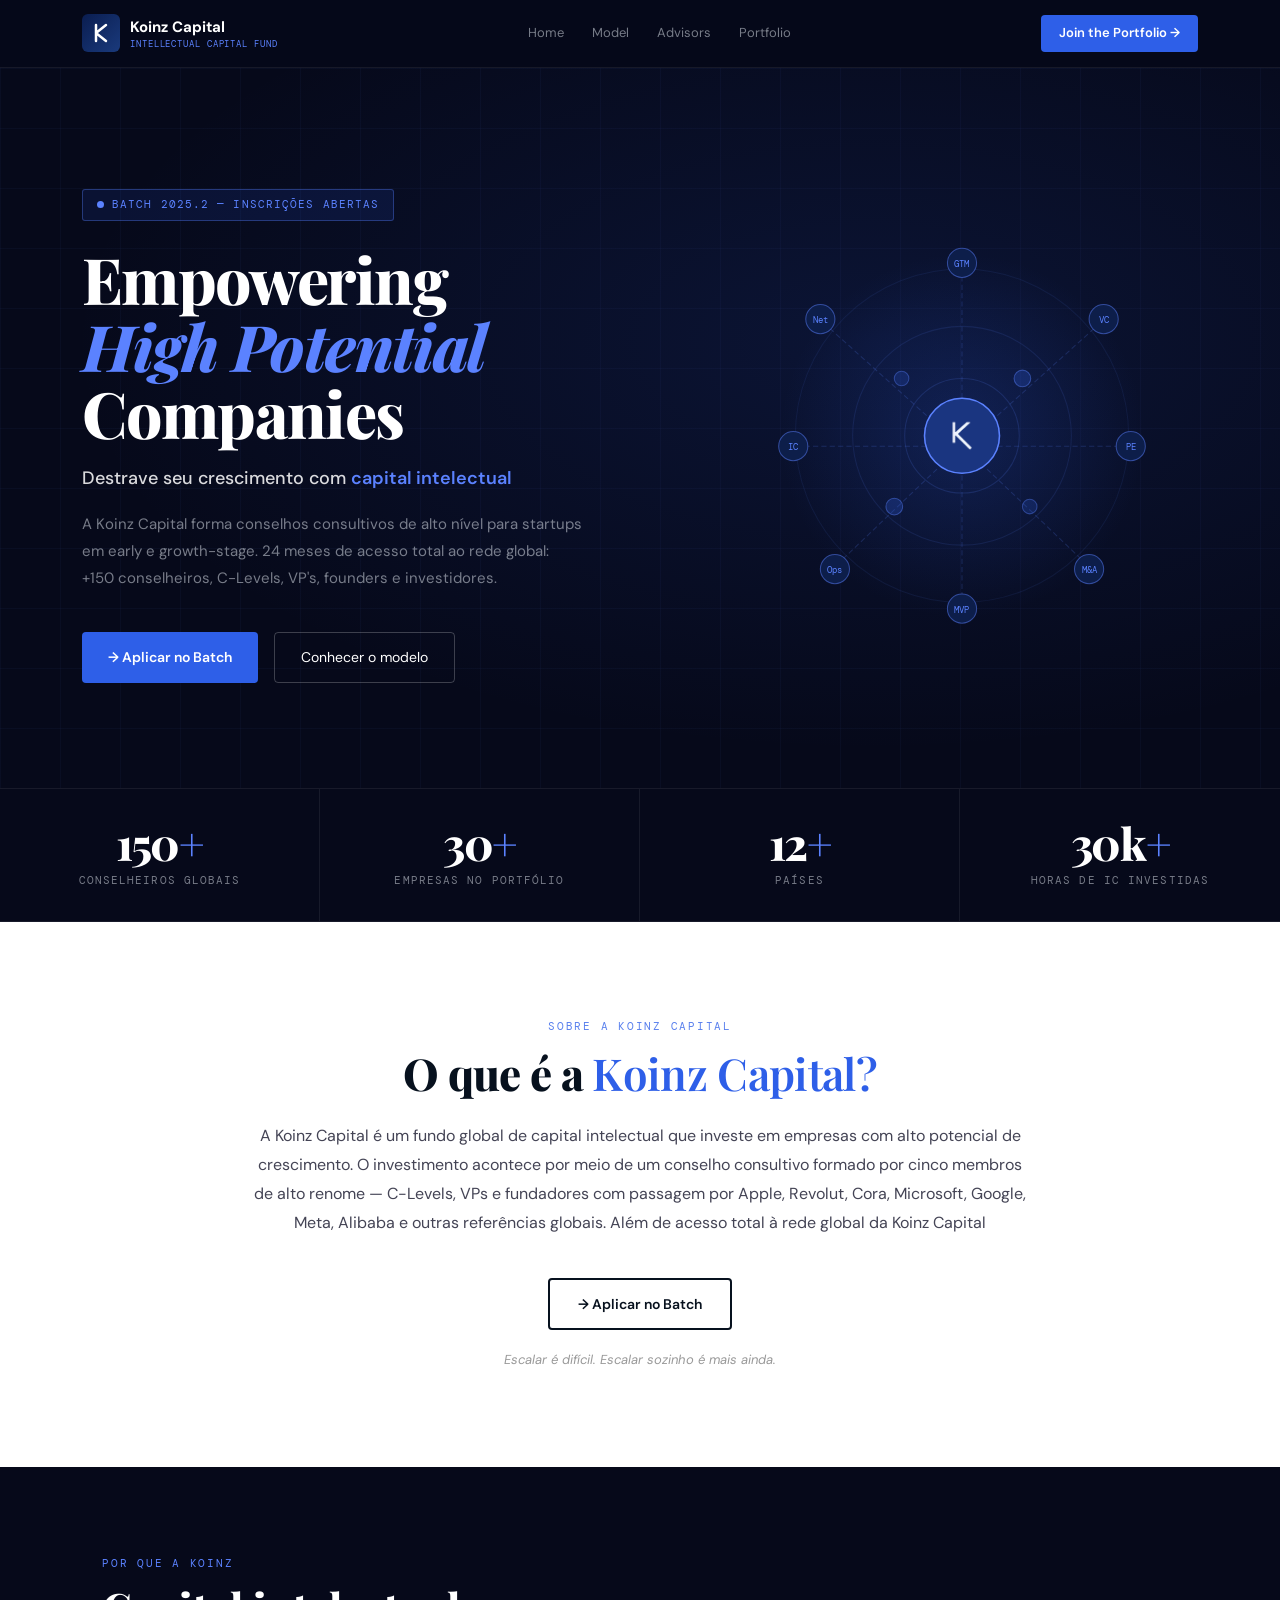
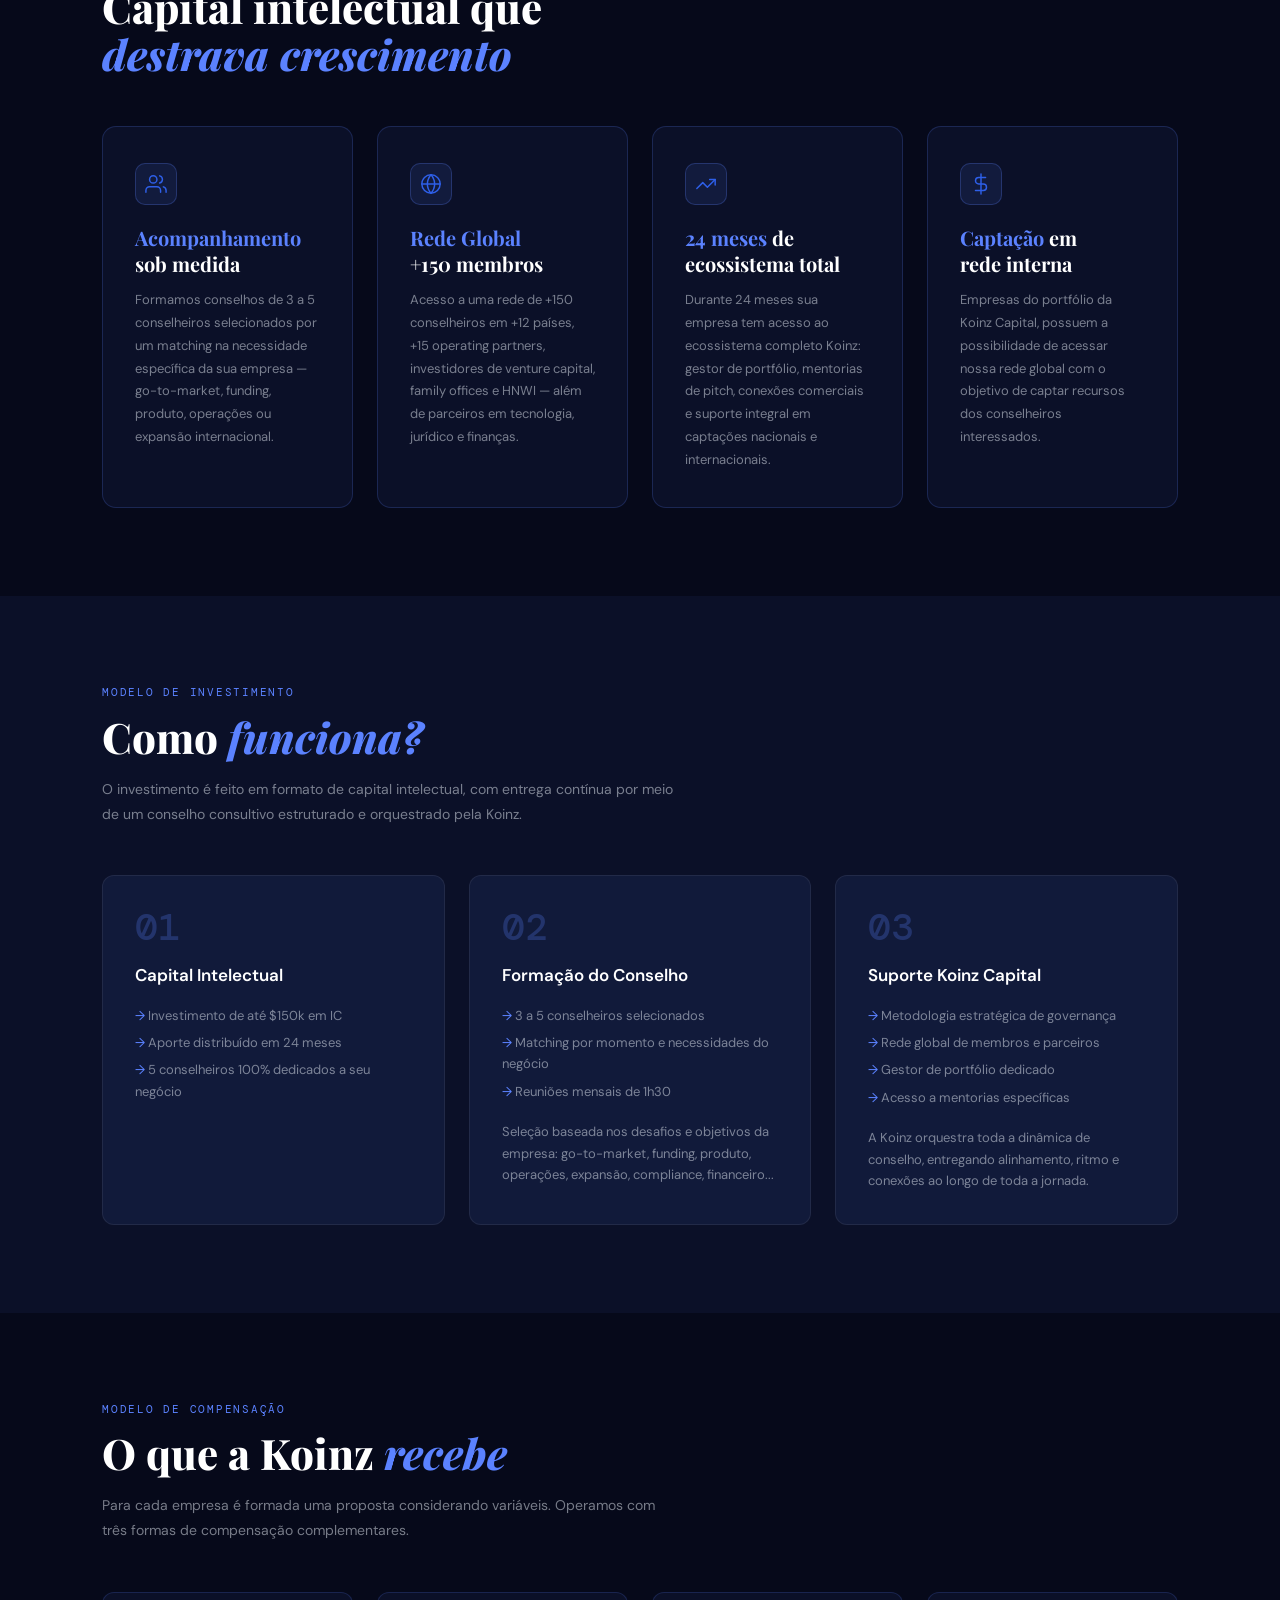
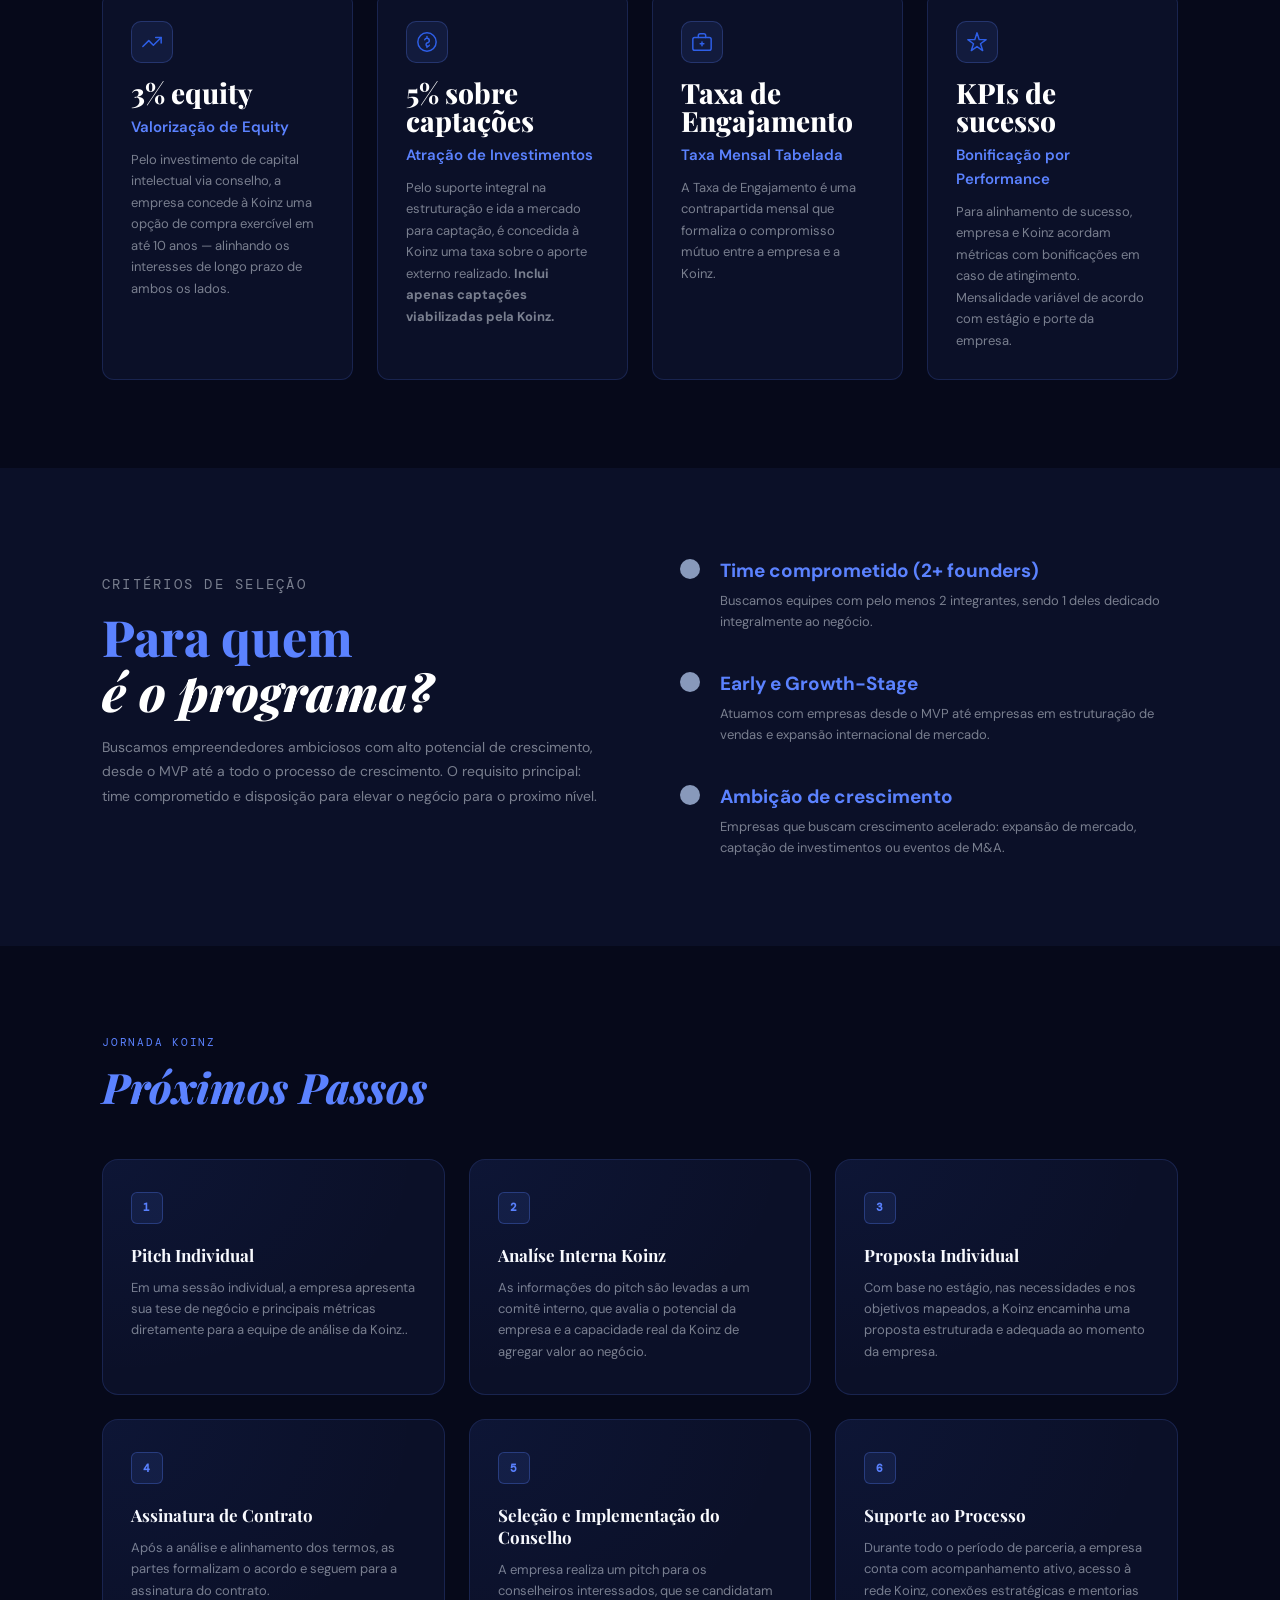
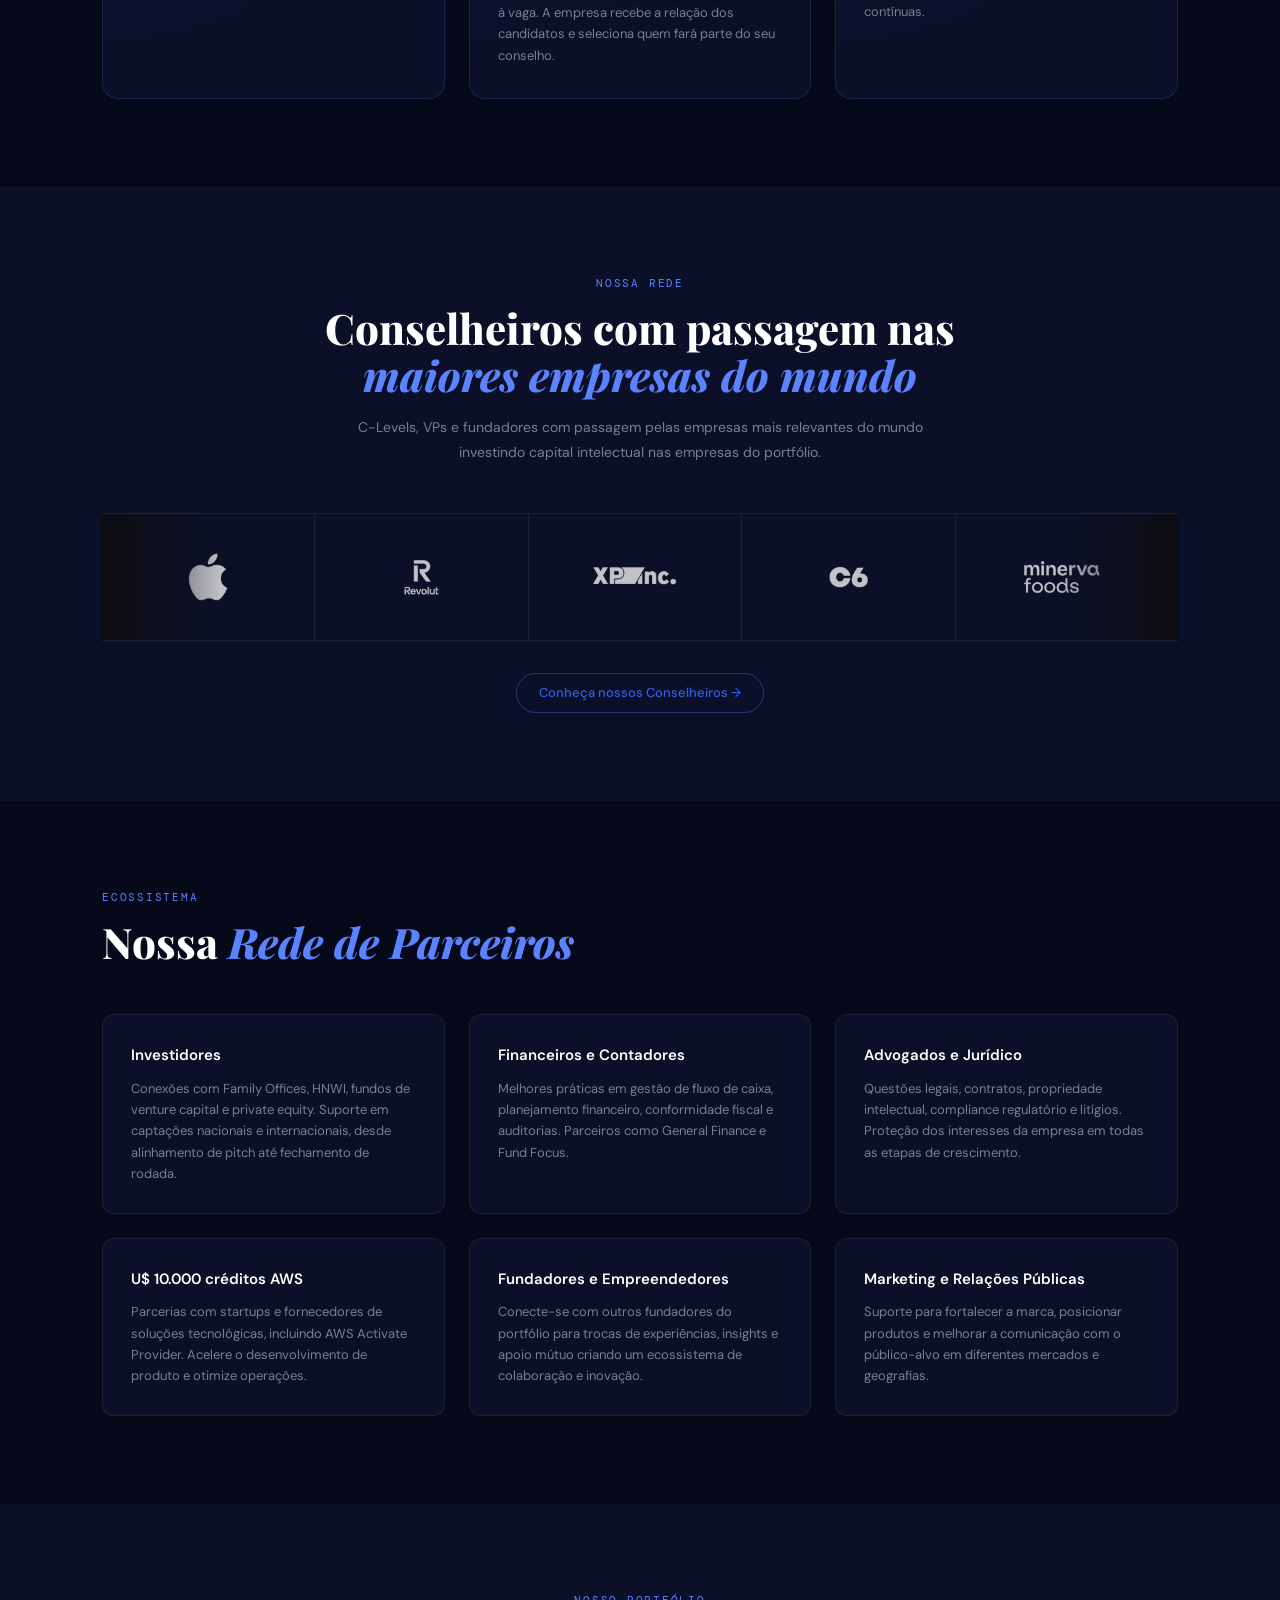
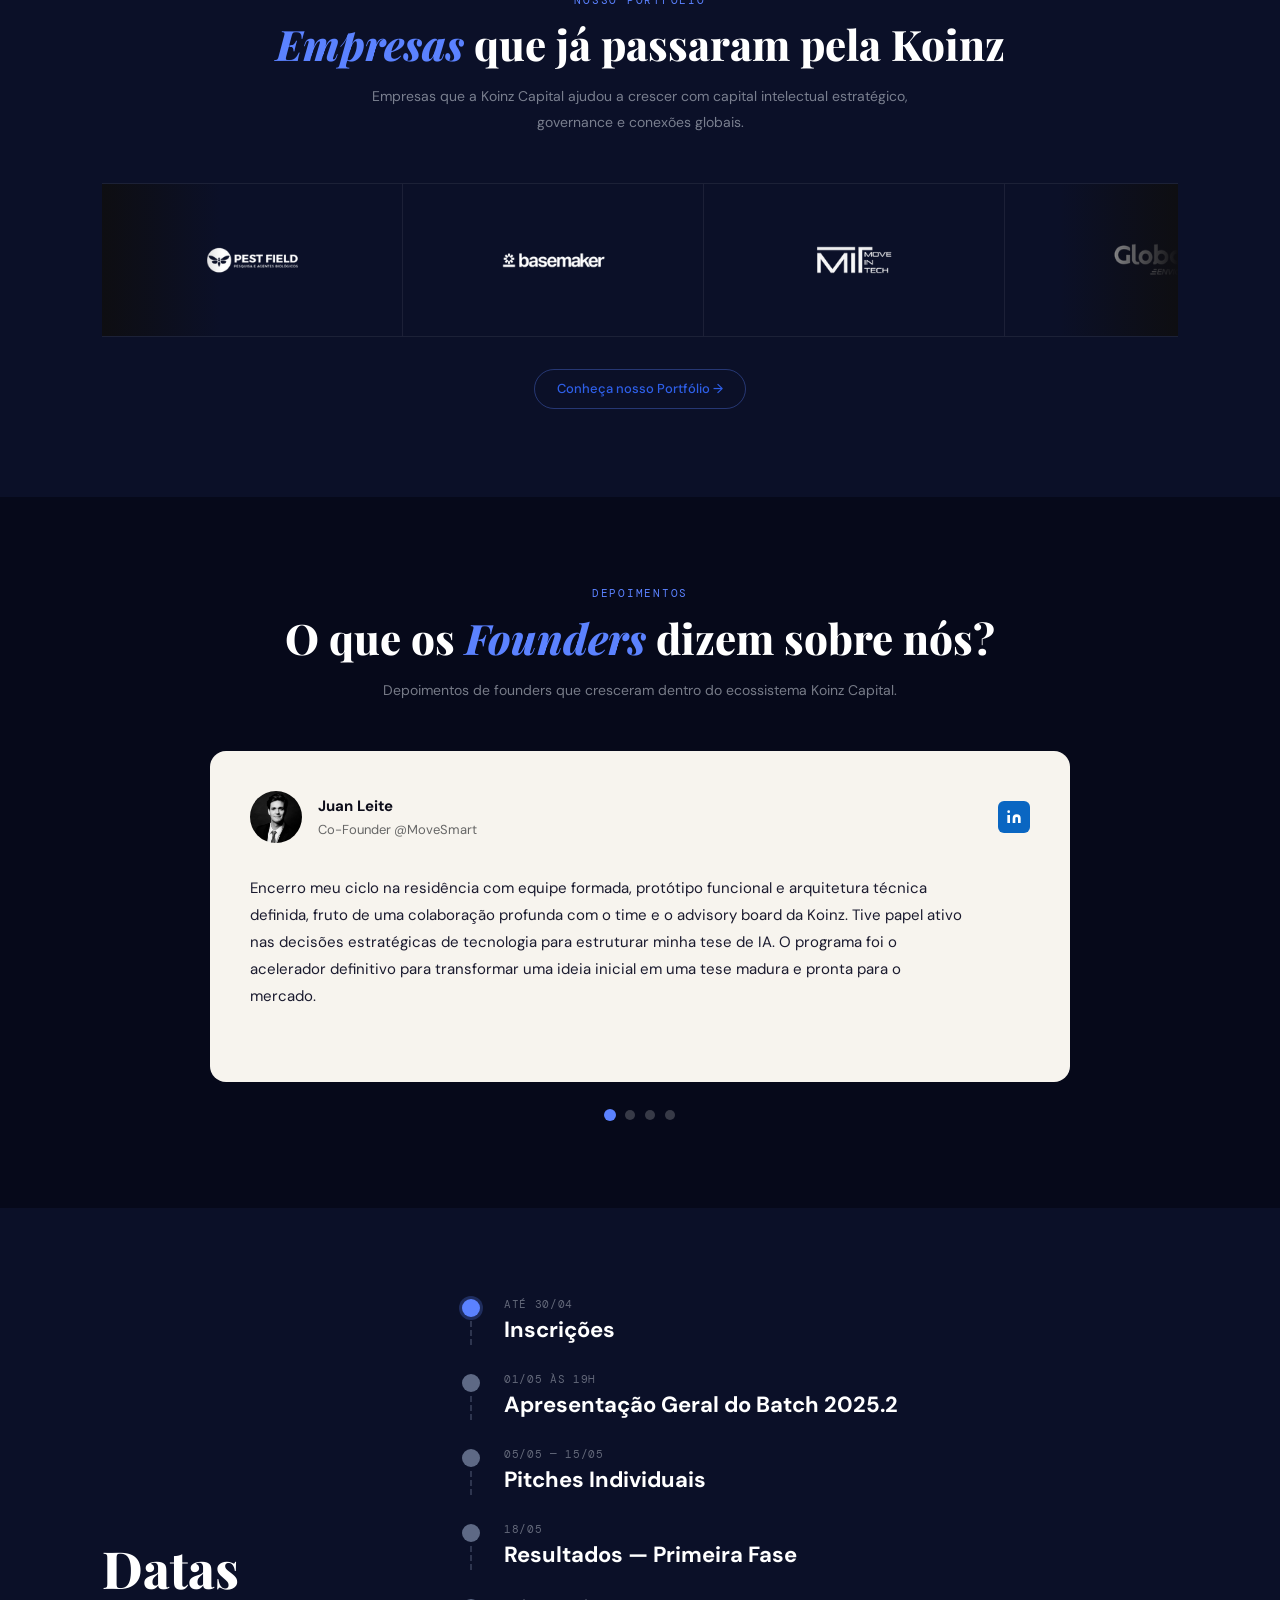
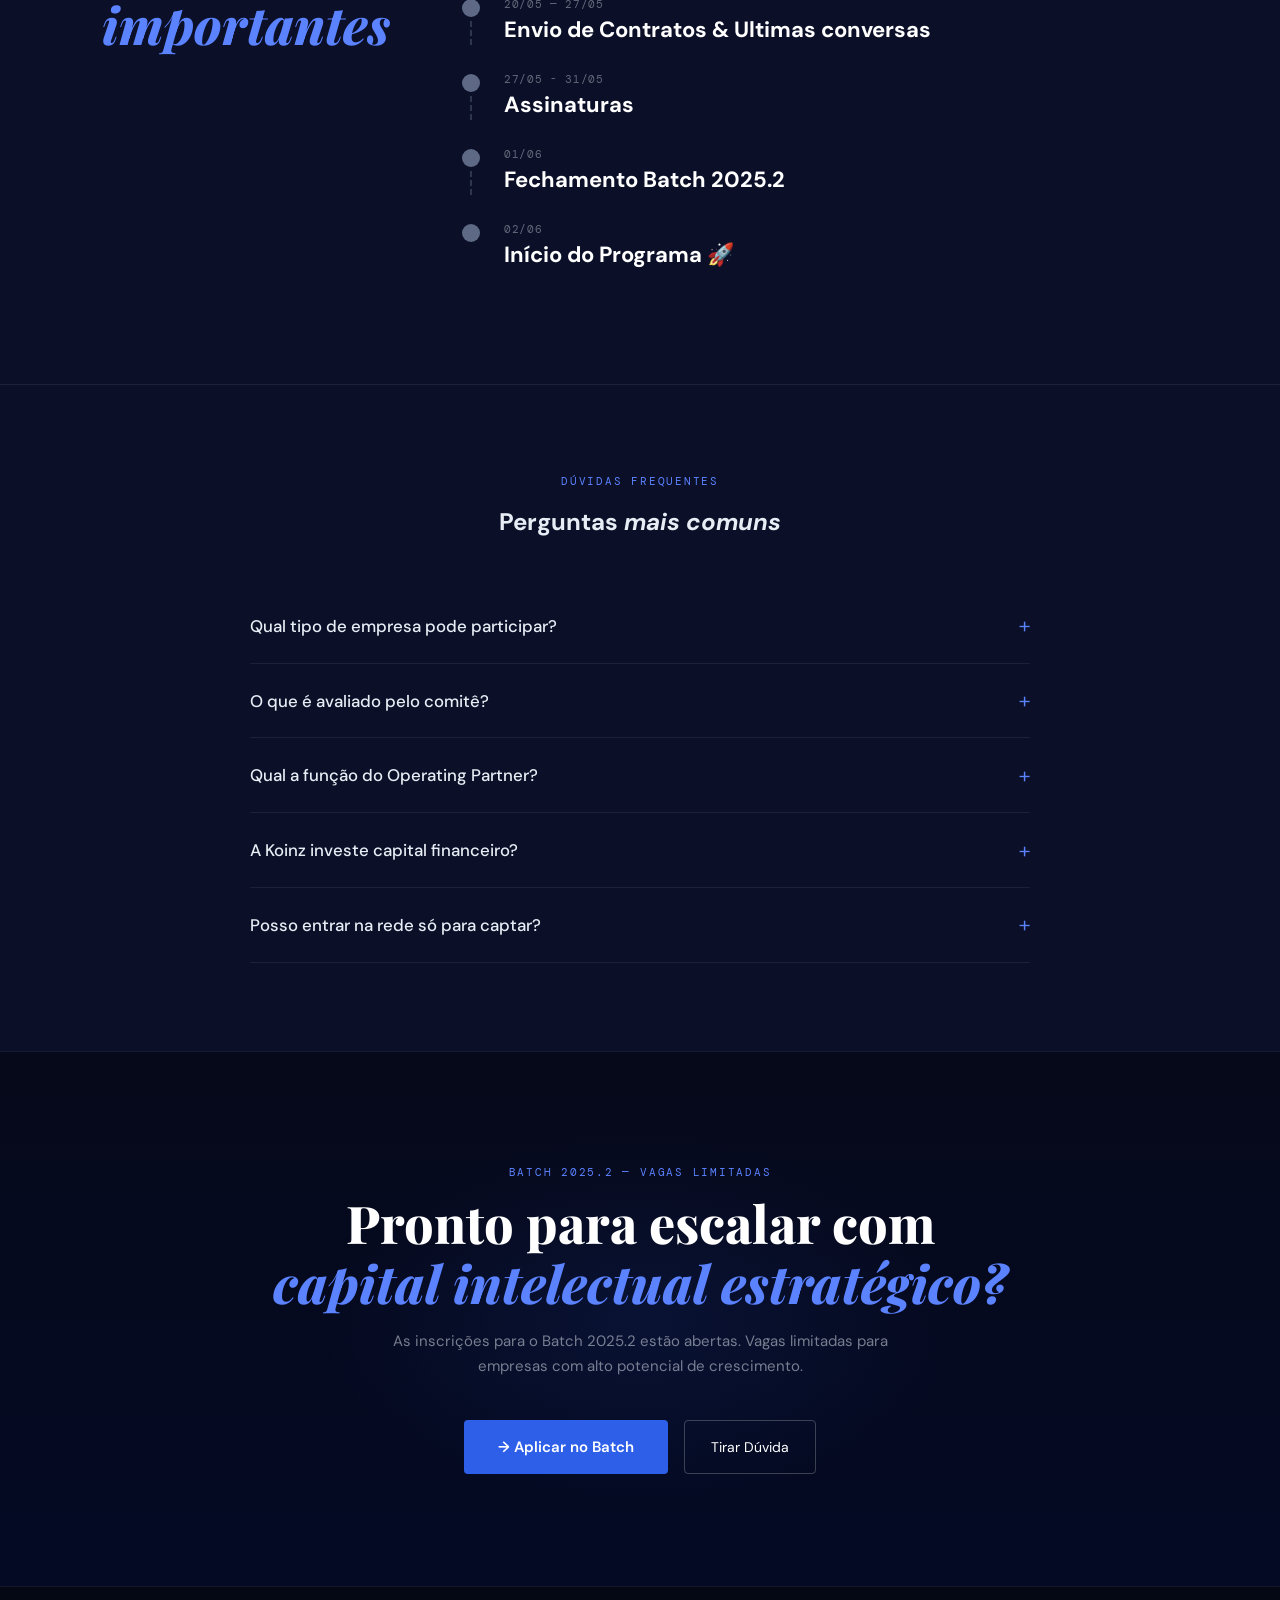
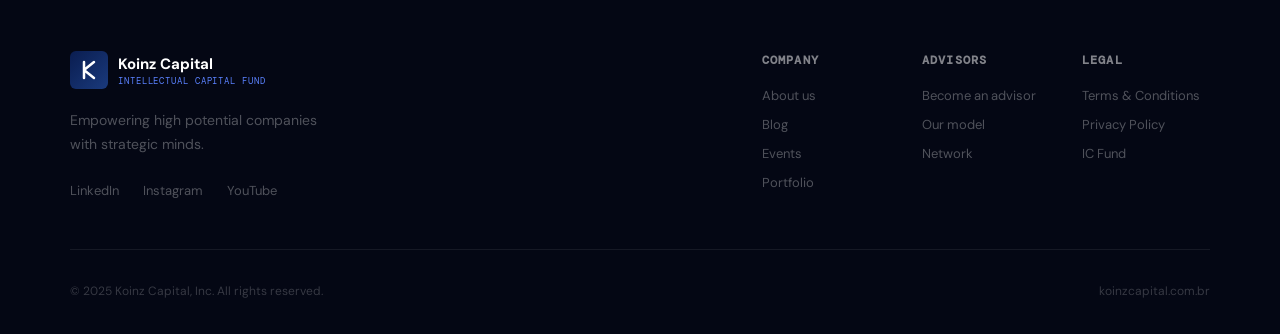
==== index.html @ cb3eb32a "LandingPKoinzCapital" ====
<!DOCTYPE html>
<html lang="pt-BR">
<head>
  <meta charset="UTF-8" />
  <meta name="viewport" content="width=device-width, initial-scale=1.0" />
  <title>Koinz Capital — Batch 2025.2</title>
  <link rel="preconnect" href="https://fonts.googleapis.com" />
  <link rel="preconnect" href="https://fonts.gstatic.com" crossorigin />
  <link href="https://fonts.googleapis.com/css2?family=Playfair+Display:ital,wght@0,700;0,800;1,700;1,800&family=DM+Sans:wght@300;400;500;600&family=DM+Mono:wght@400;500&display=swap" rel="stylesheet" />
  <link rel="stylesheet" href="style.css" />
</head>
<body>

  <!-- NAV -->
  <nav id="navbar">
    <div class="nav-inner">
      <a href="#" class="logo-wrap">
        <div class="logo-k">
          <svg width="22" height="22" viewBox="0 0 22 22" fill="none">
            <path d="M6 3 L6 19 M6 11 L16 3 M6 11 L16 19" stroke="#fff" stroke-width="2.5" stroke-linecap="round" stroke-linejoin="round"/>
          </svg>
        </div>
        <div class="logo-text-wrap">
          <span class="logo-name">Koinz Capital</span>
          <span class="logo-sub">INTELLECTUAL CAPITAL FUND</span>
        </div>
      </a>
      <div class="nav-links">
        <a href="#">Home</a>
        <a href="#model">Model</a>
        <a href="#advisors">Advisors</a>
        <a href="#portfolio">Portfolio</a>
      </div>
      <a href="#apply" class="nav-cta">Join the Portfolio →</a>
      <button class="hamburger" id="hamburger" aria-label="Menu">
        <span></span><span></span><span></span>
      </button>
    </div>
    <div class="mobile-menu" id="mobile-menu">
      <a href="#">Home</a>
      <a href="#model">Model</a>
      <a href="#advisors">Advisors</a>
      <a href="#portfolio">Portfolio</a>
      <a href="#apply">Join the Portfolio</a>
    </div>
  </nav>

  <!-- HERO -->
  <section class="hero" id="home">
    <div class="hero-bg-glow"></div>
    <div class="hero-grid-overlay"></div>
    <div class="hero-inner">
      <div class="hero-left reveal">
        <div class="batch-tag">
          <span class="pulse-dot"></span>
          Batch 2025.2 — Inscrições Abertas
        </div>
        <h1>
          Empowering<br>
          <em>High Potential</em><br>
          Companies
        </h1>
        <p class="hero-sub">
          Destrave seu crescimento com
          <strong>capital intelectual </strong>
        </p>
        <p class="hero-desc">
          A Koinz Capital forma conselhos consultivos de alto nível para startups em early e growth-stage.
          24 meses de acesso total ao rede global: +150 conselheiros, C-Levels, VP's, founders e investidores.
        </p>
        <div class="hero-btns">
          <a href="apply.html" class="btn-primary">→ Aplicar no Batch</a>
          <a href="#model" class="btn-ghost">Conhecer o modelo</a>
        </div>
      </div>
      <div class="hero-right reveal reveal-delay">
        <svg class="network-svg" viewBox="0 0 480 420" fill="none" xmlns="http://www.w3.org/2000/svg">
          <defs>
            <radialGradient id="netglow" cx="50%" cy="50%" r="50%">
              <stop offset="0%" stop-color="#2e5fe8" stop-opacity="0.2"/>
              <stop offset="100%" stop-color="#2e5fe8" stop-opacity="0"/>
            </radialGradient>
          </defs>
          <circle cx="240" cy="210" r="175" fill="url(#netglow)"/>
          <circle cx="240" cy="210" r="160" stroke="rgba(91,130,255,0.09)" stroke-width="1"/>
          <circle cx="240" cy="210" r="105" stroke="rgba(91,130,255,0.12)" stroke-width="1"/>
          <circle cx="240" cy="210" r="55"  stroke="rgba(91,130,255,0.17)" stroke-width="1"/>
          <!-- spokes -->
          <line x1="240" y1="174" x2="240" y2="52"  stroke="rgba(91,130,255,0.2)" stroke-width="1" stroke-dasharray="5 3"/>
          <line x1="268" y1="196" x2="368" y2="106" stroke="rgba(91,130,255,0.2)" stroke-width="1" stroke-dasharray="5 3"/>
          <line x1="274" y1="220" x2="394" y2="220" stroke="rgba(91,130,255,0.2)" stroke-width="1" stroke-dasharray="5 3"/>
          <line x1="264" y1="242" x2="354" y2="328" stroke="rgba(91,130,255,0.2)" stroke-width="1" stroke-dasharray="5 3"/>
          <line x1="240" y1="248" x2="240" y2="368" stroke="rgba(91,130,255,0.2)" stroke-width="1" stroke-dasharray="5 3"/>
          <line x1="216" y1="242" x2="126" y2="328" stroke="rgba(91,130,255,0.2)" stroke-width="1" stroke-dasharray="5 3"/>
          <line x1="206" y1="220" x2="86"  y2="220" stroke="rgba(91,130,255,0.2)" stroke-width="1" stroke-dasharray="5 3"/>
          <line x1="212" y1="196" x2="112" y2="106" stroke="rgba(91,130,255,0.2)" stroke-width="1" stroke-dasharray="5 3"/>
          <!-- center -->
          <circle cx="240" cy="210" r="36" fill="#1a3580" stroke="#5b82ff" stroke-width="1.5"/>
          <image href="images/empresas/16.png" x="196" y="166" width="88" height="88"/>
          <!-- outer nodes -->
          <circle cx="240" cy="44"  r="14" fill="#0d1e4a" stroke="rgba(91,130,255,0.5)" stroke-width="1"/>
          <text x="240" y="48"  text-anchor="middle" fill="#5b82ff" font-size="9" font-family="DM Mono, monospace">GTM</text>
          <circle cx="376" cy="98"  r="14" fill="#0d1e4a" stroke="rgba(91,130,255,0.5)" stroke-width="1"/>
          <text x="376" y="102" text-anchor="middle" fill="#5b82ff" font-size="9" font-family="DM Mono, monospace">VC</text>
          <circle cx="402" cy="220" r="14" fill="#0d1e4a" stroke="rgba(91,130,255,0.5)" stroke-width="1"/>
          <text x="402" y="224" text-anchor="middle" fill="#5b82ff" font-size="9" font-family="DM Mono, monospace">PE</text>
          <circle cx="362" cy="338" r="14" fill="#0d1e4a" stroke="rgba(91,130,255,0.5)" stroke-width="1"/>
          <text x="362" y="342" text-anchor="middle" fill="#5b82ff" font-size="9" font-family="DM Mono, monospace">M&A</text>
          <circle cx="240" cy="376" r="14" fill="#0d1e4a" stroke="rgba(91,130,255,0.5)" stroke-width="1"/>
          <text x="240" y="380" text-anchor="middle" fill="#5b82ff" font-size="9" font-family="DM Mono, monospace">MVP</text>
          <circle cx="118" cy="338" r="14" fill="#0d1e4a" stroke="rgba(91,130,255,0.5)" stroke-width="1"/>
          <text x="118" y="342" text-anchor="middle" fill="#5b82ff" font-size="9" font-family="DM Mono, monospace">Ops</text>
          <circle cx="78"  cy="220" r="14" fill="#0d1e4a" stroke="rgba(91,130,255,0.5)" stroke-width="1"/>
          <text x="78"  y="224" text-anchor="middle" fill="#5b82ff" font-size="9" font-family="DM Mono, monospace">IC</text>
          <circle cx="104" cy="98"  r="14" fill="#0d1e4a" stroke="rgba(91,130,255,0.5)" stroke-width="1"/>
          <text x="104" y="102" text-anchor="middle" fill="#5b82ff" font-size="9" font-family="DM Mono, monospace">Net</text>
          <!-- mid nodes -->
          <circle cx="298" cy="155" r="8"  fill="rgba(46,95,232,0.25)" stroke="rgba(91,130,255,0.45)" stroke-width="1"/>
          <circle cx="305" cy="278" r="7"  fill="rgba(46,95,232,0.2)"  stroke="rgba(91,130,255,0.4)"  stroke-width="1"/>
          <circle cx="175" cy="278" r="8"  fill="rgba(46,95,232,0.25)" stroke="rgba(91,130,255,0.45)" stroke-width="1"/>
          <circle cx="182" cy="155" r="7"  fill="rgba(46,95,232,0.2)"  stroke="rgba(91,130,255,0.4)"  stroke-width="1"/>
        </svg>
      </div>
    </div>
  </section>

  <!-- STATS BAR -->
  <div class="stats-bar">
    <div class="stat-cell reveal">
      <div class="stat-val"><span class="counter" data-target="150">0</span><span class="plus">+</span></div>
      <div class="stat-label">Conselheiros Globais</div>
    </div>
    <div class="stat-cell reveal">
      <div class="stat-val"><span class="counter" data-target="30">0</span><span class="plus">+</span></div>
      <div class="stat-label">Empresas no Portfólio</div>
    </div>
    <div class="stat-cell reveal">
      <div class="stat-val"><span class="counter" data-target="12">0</span><span class="plus">+</span></div>
      <div class="stat-label">Países</div>
    </div>
    <div class="stat-cell reveal">
      <div class="stat-val"><span class="counter" data-target="30">0</span>k<span class="plus">+</span></div>
      <div class="stat-label">Horas de IC Investidas</div>
    </div>
  </div>

  <!-- O QUE É -->
  <section class="what-section">
    <div class="container text-center reveal">
      <p class="eyebrow-light">Sobre a Koinz Capital</p>
      <h2 class="what-title">O que é a <em>Koinz Capital?</em></h2>
      <p class="what-desc">
        A Koinz Capital é um fundo global de capital intelectual que investe em empresas com alto potencial de crescimento.
        O investimento acontece por meio de um conselho consultivo formado por cinco
        membros de alto renome — C-Levels, VPs e fundadores com passagem por Apple, Revolut, Cora, Microsoft, Google,
        Meta, Alibaba e outras referências globais. Além de acesso total à rede global da Koinz Capital
      </p>
      <a href="apply.html" class="btn-dark">→ Aplicar no Batch</a>
      <p class="what-note">Escalar é difícil. Escalar sozinho é mais ainda.</p>
    </div>
  </section>

  <!-- VALUE CARDS -->
  <section class="section" id="model">
    <div class="container">
      <p class="eyebrow reveal">Por que a Koinz</p>
      <h2 class="sec-title reveal">Capital intelectual que<br><em>destrava crescimento</em></h2>
      <div class="cards-grid">
        <div class="vcard reveal">
          <span class="vcard-icon">
            <svg width="22" height="22" viewBox="0 0 24 24" fill="none" stroke="currentColor" stroke-width="1.6" stroke-linecap="round" stroke-linejoin="round"><path d="M17 21v-2a4 4 0 0 0-4-4H5a4 4 0 0 0-4 4v2"/><circle cx="9" cy="7" r="4"/><path d="M23 21v-2a4 4 0 0 0-3-3.87"/><path d="M16 3.13a4 4 0 0 1 0 7.75"/></svg>
          </span>
          <h3><span>Acompanhamento</span><br>sob medida</h3>
          <p>Formamos conselhos de 3 a 5 conselheiros selecionados por um matching na necessidade específica da sua empresa — go-to-market, funding, produto, operações ou expansão internacional.</p>
        </div>
        <div class="vcard reveal reveal-delay">
          <span class="vcard-icon">
            <svg width="22" height="22" viewBox="0 0 24 24" fill="none" stroke="currentColor" stroke-width="1.6" stroke-linecap="round" stroke-linejoin="round"><circle cx="12" cy="12" r="10"/><line x1="2" y1="12" x2="22" y2="12"/><path d="M12 2a15.3 15.3 0 0 1 4 10 15.3 15.3 0 0 1-4 10 15.3 15.3 0 0 1-4-10 15.3 15.3 0 0 1 4-10z"/></svg>
          </span>
          <h3><span>Rede Global</span><br>+150 membros</h3>
          <p>Acesso a uma rede de +150 conselheiros em +12 países, +15 operating partners, investidores de venture capital, family offices e HNWI — além de parceiros em tecnologia, jurídico e finanças.</p>
        </div>
        <div class="vcard reveal reveal-delay-2">
          <span class="vcard-icon">
            <svg width="22" height="22" viewBox="0 0 24 24" fill="none" stroke="currentColor" stroke-width="1.6" stroke-linecap="round" stroke-linejoin="round"><polyline points="22 7 13.5 15.5 8.5 10.5 2 17"/><polyline points="16 7 22 7 22 13"/></svg>
          </span>
          <h3><span>24 meses</span> de<br>ecossistema total</h3>
          <p>Durante 24 meses sua empresa tem acesso ao ecossistema completo Koinz: gestor de portfólio, mentorias de pitch, conexões comerciais e suporte integral em captações nacionais e internacionais.</p>
        </div>
        <div class="vcard reveal reveal-delay-2">
          <span class="vcard-icon">
            <svg width="22" height="22" viewBox="0 0 24 24" fill="none" stroke="currentColor" stroke-width="1.6" stroke-linecap="round" stroke-linejoin="round"><line x1="12" y1="1" x2="12" y2="23"/><path d="M17 5H9.5a3.5 3.5 0 0 0 0 7h5a3.5 3.5 0 0 1 0 7H6"/></svg>
          </span>
          <h3><span>Captação</span> em<br>rede interna</h3>
          <p>Empresas do portfólio da Koinz Capital, possuem a possibilidade de acessar nossa rede global com o objetivo de captar recursos dos conselheiros interessados.</p>
        </div>
      </div>
    </div>
  </section>

  <!-- COMO FUNCIONA -->
  <section class="section bg-dark2">
    <div class="container">
      <p class="eyebrow reveal">Modelo de Investimento</p>
      <h2 class="sec-title reveal">Como <em>funciona?</em></h2>
      <p class="sec-sub reveal">O investimento é feito em formato de capital intelectual, com entrega contínua por meio de um conselho consultivo estruturado e orquestrado pela Koinz.</p>
      <div class="how-grid">
        <div class="how-card reveal">
          <div class="how-num">01</div>
          <h4>Capital Intelectual</h4>
          <ul>
            <li>Investimento de até $150k em IC</li>
            <li>Aporte distribuído em 24 meses</li>
            <li>5 conselheiros 100% dedicados a seu negócio</li>
          </ul>
        </div>
        <div class="how-card reveal reveal-delay">
          <div class="how-num">02</div>
          <h4>Formação do Conselho</h4>
          <ul>
            <li>3 a 5 conselheiros selecionados</li>
            <li>Matching por momento e necessidades do negócio</li>
            <li>Reuniões mensais de 1h30</li>
          </ul>
          <p>Seleção baseada nos desafios e objetivos da empresa: go-to-market, funding, produto, operações, expansão, compliance, financeiro...</p>
        </div>
        <div class="how-card reveal reveal-delay-2">
          <div class="how-num">03</div>
          <h4>Suporte Koinz Capital</h4>
          <ul>
            <li>Metodologia estratégica de governança</li>
            <li>Rede global de membros e parceiros</li>
            <li>Gestor de portfólio dedicado</li>
            <li>Acesso a mentorias específicas</li>
          </ul>
          <p>A Koinz orquestra toda a dinâmica de conselho, entregando alinhamento, ritmo e conexões ao longo de toda a jornada.</p>
        </div>
      </div>
    </div>
  </section>

  <!-- REMUNERAÇÃO -->
  <section class="section">
    <div class="container">
      <p class="eyebrow reveal">Modelo de Compensação</p>
      <h2 class="sec-title reveal">O que a Koinz <em>recebe</em></h2>
      <p class="sec-sub reveal">Para cada empresa é formada uma proposta considerando variáveis. Operamos com três formas de compensação complementares.</p>
      <div class="rem-grid">
        <div class="rem-card reveal">
          <span class="rem-icon">
            <svg width="22" height="22" viewBox="0 0 24 24" fill="none" stroke="currentColor" stroke-width="1.6" stroke-linecap="round" stroke-linejoin="round"><polyline points="22 7 13.5 15.5 8.5 10.5 2 17"/><polyline points="16 7 22 7 22 13"/></svg>
          </span>
          <div class="rem-highlight">3% equity</div>
          <h4>Valorização de Equity</h4>
          <p>Pelo investimento de capital intelectual via conselho, a empresa concede à Koinz uma opção de compra exercível em até 10 anos — alinhando os interesses de longo prazo de ambos os lados.</p>
        </div>
        <div class="rem-card reveal reveal-delay">
          <span class="rem-icon">
            <svg width="22" height="22" viewBox="0 0 24 24" fill="none" stroke="currentColor" stroke-width="1.6" stroke-linecap="round" stroke-linejoin="round"><circle cx="12" cy="12" r="10"/><path d="M12 6v2m0 8v2M9.5 9.5A2.5 2.5 0 0 1 12 8a2.5 2.5 0 0 1 0 5 2.5 2.5 0 0 0 0 4 2.5 2.5 0 0 0 2.5-1.5"/></svg>
          </span>
          <div class="rem-highlight">5% sobre captações</div>
          <h4>Atração de Investimentos</h4>
          <p>Pelo suporte integral na estruturação e ida a mercado para captação, é concedida à Koinz uma taxa sobre o aporte externo realizado. <strong>Inclui apenas captações viabilizadas pela Koinz.</strong></p>
        </div>
        <div class="rem-card reveal reveal-delay">
          <span class="rem-icon">
            <svg width="22" height="22" viewBox="0 0 24 24" fill="none" stroke="currentColor" stroke-width="1.6" stroke-linecap="round" stroke-linejoin="round"><rect x="2" y="7" width="20" height="14" rx="2"/><path d="M16 7V5a2 2 0 0 0-2-2h-4a2 2 0 0 0-2 2v2"/><line x1="12" y1="12" x2="12" y2="16"/><line x1="10" y1="14" x2="14" y2="14"/></svg>
          </span>
          <div class="rem-highlight">Taxa de Engajamento</div>
          <h4>Taxa Mensal Tabelada</h4>
          <p>A Taxa de Engajamento é uma contrapartida mensal que formaliza o compromisso mútuo entre a empresa e a Koinz.</p>
        </div>
        <div class="rem-card reveal reveal-delay-2">
          <span class="rem-icon">
            <svg width="22" height="22" viewBox="0 0 24 24" fill="none" stroke="currentColor" stroke-width="1.6" stroke-linecap="round" stroke-linejoin="round"><path d="M12 2l2.4 7.4H22l-6.2 4.5 2.4 7.4L12 17l-6.2 4.3 2.4-7.4L2 9.4h7.6z"/></svg>
          </span>
          <div class="rem-highlight">KPIs de sucesso</div>
          <h4>Bonificação por Performance</h4>
          <p>Para alinhamento de sucesso, empresa e Koinz acordam métricas com bonificações em caso de atingimento. Mensalidade variável de acordo com estágio e porte da empresa.</p>
        </div>
      </div>
    </div>
  </section>

  <!-- PARA QUEM -->
  <section class="section bg-dark2">
    <div class="container">
      <div class="forwhom-wrap">
        <div class="fw-left reveal">
          <p class="eyebrow">Critérios de Seleção</p>
          <h2 class="fw-title">Para quem<br><em>é o programa?</em></h2>
          <p>Buscamos empreendedores ambiciosos com alto potencial de crescimento, desde o MVP até a todo o processo de crescimento. O requisito principal: time comprometido e disposição para elevar o negócio para o proximo nível.</p>
        </div>
        <div class="fw-right">
          <div class="fw-item reveal">
            <div class="fw-dot"></div>
            <div>
              <h4>Time comprometido (2+ founders)</h4>
              <p>
Buscamos equipes com pelo menos 2 integrantes, sendo 1 deles dedicado integralmente ao negócio.</p>
            </div>
          </div>
          <div class="fw-item reveal reveal-delay">
            <div class="fw-dot"></div>
            <div>
              <h4>Early e Growth-Stage</h4>
              <p>Atuamos com empresas desde o MVP até empresas em estruturação de vendas e expansão internacional de mercado.</p>
            </div>
          </div>
          <div class="fw-item reveal reveal-delay">
            <div class="fw-dot"></div>
            <div>
              <h4>Ambição de crescimento</h4>
              <p>Empresas que buscam crescimento acelerado: expansão de mercado, captação de investimentos ou eventos de M&A.</p>
            </div>
          </div>
          </div>
        </div>
      </div>
    </div>
  </section>

  <!-- PRÓXIMOS PASSOS -->
  <section class="section">
    <div class="container">
      <p class="eyebrow reveal">Jornada Koinz</p>
      <h2 class="sec-title reveal"><em>Próximos Passos</em></h2>
      <div class="passos-grid">
        <div class="passo-card reveal">
          <div class="passo-num">1</div>
          <h4>Pitch Individual</h4>
          <p>Em uma sessão individual, a empresa apresenta sua tese de negócio e principais métricas diretamente para a equipe de análise da Koinz..</p>
        </div>
        <div class="passo-card reveal reveal-delay">
          <div class="passo-num">2</div>
          <h4>Analíse Interna Koinz</h4>
          <p>As informações do pitch são levadas a um comitê interno, que avalia o potencial da empresa e a capacidade real da Koinz de agregar valor ao negócio.</p>
        </div>
        <div class="passo-card reveal reveal-delay">
          <div class="passo-num">3</div>
          <h4>Proposta Individual</h4>
          <p>Com base no estágio, nas necessidades e nos objetivos mapeados, a Koinz encaminha uma proposta estruturada e adequada ao momento da empresa.</p>
        </div>
        <div class="passo-card reveal reveal-delay-2">
          <div class="passo-num">4</div>
          <h4>Assinatura de Contrato</h4>
          <p>Após a análise e alinhamento dos termos, as partes formalizam o acordo e seguem para a assinatura do contrato.</p>
        </div>
        <div class="passo-card reveal reveal-delay-2">
          <div class="passo-num">5</div>
          <h4>Seleção e Implementação do Conselho</h4>
          <p>A empresa realiza um pitch para os conselheiros interessados, que se candidatam à vaga. A empresa recebe a relação dos candidatos e seleciona quem fará parte do seu conselho.</p>
        </div>
        <div class="passo-card reveal reveal-delay-2">
          <div class="passo-num">6</div>
          <h4>Suporte ao Processo</h4>
          <p>Durante todo o período de parceria, a empresa conta com acompanhamento ativo, acesso à rede Koinz, conexões estratégicas e mentorias contínuas.</p>
        </div>
      </div>
    </div>
  </section>

  <!-- ADVISORS -->
  <section class="section bg-dark2" id="advisors">
    <div class="container text-center">
      <p class="eyebrow reveal">Nossa Rede</p>
      <h2 class="sec-title reveal">Conselheiros com passagem nas<br><em>maiores empresas do mundo</em></h2>
      <p class="sec-sub sec-sub--center reveal">C-Levels, VPs e fundadores com passagem pelas empresas mais relevantes do mundo investindo capital intelectual nas empresas do portfólio.</p>
      <div class="adv-marquee-wrap reveal">
        <div class="port-marquee">
          <div class="adv-track" aria-hidden="false">
            <span class="adv-co-cell"><img src="images/empresas/1.png" alt="Apple"></span>
            <span class="adv-co-cell"><img src="images/empresas/2.png" alt="Revolut"></span>
            <span class="adv-co-cell"><img src="images/empresas/3.png" alt=""></span>
            <span class="adv-co-cell"><img src="images/empresas/5.png" alt="C6 Bank"></span>
            <span class="adv-co-cell"><img src="images/empresas/6.png" alt="Minerva"></span>
            <span class="adv-co-cell"><img src="images/empresas/7.png" alt=""></span>
            <span class="adv-co-cell"><img src="images/empresas/8.png" alt=""></span>
            <span class="adv-co-cell"><img src="images/empresas/9.png" alt=""></span>
            <span class="adv-co-cell"><img src="images/empresas/10.png" alt=""></span>
            <span class="adv-co-cell"><img src="images/empresas/11.png" alt=""></span>
            <span class="adv-co-cell"><img src="images/empresas/12.png" alt=""></span>
            <span class="adv-co-cell"><img src="images/empresas/13.png" alt="Cora"></span>
            <span class="adv-co-cell"><img src="images/empresas/14.png" alt="Harvard"></span>
            <span class="adv-co-cell"><img src="images/empresas/15.png" alt="Stanford"></span>
          </div>
          <div class="adv-track" aria-hidden="true">
            <span class="adv-co-cell"><img src="images/empresas/1.png" alt=""></span>
            <span class="adv-co-cell"><img src="images/empresas/2.png" alt=""></span>
            <span class="adv-co-cell"><img src="images/empresas/3.png" alt=""></span>
            <span class="adv-co-cell"><img src="images/empresas/5.png" alt=""></span>
            <span class="adv-co-cell"><img src="images/empresas/6.png" alt=""></span>
            <span class="adv-co-cell"><img src="images/empresas/7.png" alt=""></span>
            <span class="adv-co-cell"><img src="images/empresas/8.png" alt=""></span>
            <span class="adv-co-cell"><img src="images/empresas/9.png" alt=""></span>
            <span class="adv-co-cell"><img src="images/empresas/10.png" alt=""></span>
            <span class="adv-co-cell"><img src="images/empresas/11.png" alt=""></span>
            <span class="adv-co-cell"><img src="images/empresas/12.png" alt=""></span>
            <span class="adv-co-cell"><img src="images/empresas/13.png" alt=""></span>
            <span class="adv-co-cell"><img src="images/empresas/14.png" alt=""></span>
            <span class="adv-co-cell"><img src="images/empresas/15.png" alt=""></span>
          </div>
        </div>
      </div>
      <div class="adv-link-wrap reveal">
        <a href="https://koinzcapital.com.br/pt-BR/advisors" target="_blank" rel="noopener" class="adv-see-all">
          Conheça nossos Conselheiros →
        </a>
      </div>
    </div>
  </section>

  <!-- REDE DE PARCEIROS -->
  <section class="section">
    <div class="container">
      <p class="eyebrow reveal">Ecossistema</p>
      <h2 class="sec-title reveal">Nossa <em>Rede de Parceiros</em></h2>
      <div class="rede-grid">
        <div class="rede-card reveal">
          <h4>Investidores</h4>
          <p>Conexões com Family Offices, HNWI, fundos de venture capital e private equity. Suporte em captações nacionais e internacionais, desde alinhamento de pitch até fechamento de rodada.</p>
        </div>
        <div class="rede-card reveal reveal-delay">
          <h4>Financeiros e Contadores</h4>
          <p>Melhores práticas em gestão de fluxo de caixa, planejamento financeiro, conformidade fiscal e auditorias. Parceiros como General Finance e Fund Focus.</p>
        </div>
        <div class="rede-card reveal reveal-delay">
          <h4>Advogados e Jurídico</h4>
          <p>Questões legais, contratos, propriedade intelectual, compliance regulatório e litígios. Proteção dos interesses da empresa em todas as etapas de crescimento.</p>
        </div>
        <div class="rede-card reveal reveal-delay-2">
          <h4>U$ 10.000 créditos AWS</h4>
          <p>Parcerias com startups e fornecedores de soluções tecnológicas, incluindo AWS Activate Provider. Acelere o desenvolvimento de produto e otimize operações.</p>
        </div>
        <div class="rede-card reveal reveal-delay-2">
          <h4>Fundadores e Empreendedores</h4>
          <p>Conecte-se com outros fundadores do portfólio para trocas de experiências, insights e apoio mútuo criando um ecossistema de colaboração e inovação.</p>
        </div>
        <div class="rede-card reveal reveal-delay-2">
          <h4>Marketing e Relações Públicas</h4>
          <p>Suporte para fortalecer a marca, posicionar produtos e melhorar a comunicação com o público-alvo em diferentes mercados e geografias.</p>
        </div>
      </div>
    </div>
  </section>

  <!-- PORTFOLIO -->
  <section class="section bg-dark2" id="portfolio">
    <div class="container text-center">
      <p class="eyebrow reveal">Nosso Portfólio</p>
      <h2 class="sec-title reveal"><em>Empresas</em> que já passaram pela Koinz</h2>
      <p class="sec-sub sec-sub--center reveal">Empresas que a Koinz Capital ajudou a crescer com capital intelectual estratégico, governance e conexões globais.</p>
      <div class="port-marquee-wrap reveal">
        <div class="port-marquee">
          <div class="port-track">
            <a class="port-cell" href="https://pestfield.com.br/" target="_blank" rel="noopener"><img src="images/portfolio/pestfield.png" alt="PEST FIELD"></a>
            <a class="port-cell" href="https://www.basemaker.co/" target="_blank" rel="noopener"><img src="images/portfolio/basemaker.png" alt="basemaker"></a>
            <a class="port-cell" href="https://moveintech.com.br/" target="_blank" rel="noopener"><img src="images/portfolio/moveintech.png" alt="MOVE IN TECH"></a>
            <a class="port-cell" href="https://www.globalenvios.com.br/" target="_blank" rel="noopener"><img src="images/portfolio/globalenvios.png" alt="Global Envios"></a>
            <a class="port-cell" href="https://startups.com.br/negocios/varejo/grife-de-golfwear-online-capta-r-700-mil-para-iniciar-producao/" target="_blank" rel="noopener"><img src="images/portfolio/golfsoul.png" alt="GOLF SOUL"></a>
            <a class="port-cell" href="https://ginastee.com/" target="_blank" rel="noopener"><img src="images/portfolio/ginastee.png" alt="Ginastee"></a>
            <a class="port-cell" href="https://www.tamborine.com.br/" target="_blank" rel="noopener"><img src="images/portfolio/tamborine.png" alt="tamborine"></a>
            <a class="port-cell" href="https://startups.com.br/negocios/rodada-de-investimento/startup-de-pai-e-filho-recebe-aporte-da-koinz-capital-e-mira-proxima-rodada/" target="_blank" rel="noopener"><img src="images/portfolio/movesmart.png" alt="MOVE SMART"></a>
            <a class="port-cell" href="https://deppes.com.br/" target="_blank" rel="noopener"><img src="images/portfolio/deppes.png" alt="Deppes"></a>
            <a class="port-cell" href="https://pontosrealz.com.br/" target="_blank" rel="noopener"><img src="images/portfolio/realz.png" alt="realz"></a>
            <a class="port-cell" href="https://www.leesskincare.com.br/" target="_blank" rel="noopener"><img src="images/portfolio/lees.png" alt="lees"></a>
          </div>
        </div>
      </div>
      <div class="adv-link-wrap reveal" style="margin-top: 2rem;">
        <a href="https://koinzcapital.com.br/pt-BR/portfolio" target="_blank" rel="noopener" class="adv-see-all">
          Conheça nosso Portfólio →
        </a>
      </div>
    </div>
  </section>

<!-- TESTIMONIALS -->
  <section class="section testimonials-section">
    <div class="container text-center">
      <p class="eyebrow reveal">Depoimentos</p>
      <h2 class="sec-title reveal">O que os <em>Founders</em> dizem sobre nós?</h2>
      <p class="sec-sub reveal" style="margin: 0 auto 3rem;">Depoimentos de founders que cresceram dentro do ecossistema Koinz Capital.</p>
 
      <div class="testimonial-wrap reveal">
        <div class="testimonial-card active" data-index="0">
          <div class="t-author">
            <div class="t-avatar"><img src="images/pessoas/juanmove.jpeg" alt="Juan Leite"></div>
            <div class="t-author-info">
              <div class="t-name">Juan Leite</div>
              <div class="t-role">Co-Founder @MoveSmart</div>
            </div>
            <a href="https://www.linkedin.com/in/juangleite/" target="_blank" rel="noopener" class="t-linkedin" aria-label="LinkedIn de Juan Leite">
              <svg width="16" height="16" viewBox="0 0 24 24" fill="currentColor"><path d="M16 8a6 6 0 0 1 6 6v7h-4v-7a2 2 0 0 0-2-2 2 2 0 0 0-2 2v7h-4v-7a6 6 0 0 1 6-6z"/><rect x="2" y="9" width="4" height="12"/><circle cx="4" cy="4" r="2"/></svg>
            </a>
          </div>
          <p class="t-text">Encerro meu ciclo na residência com equipe formada, protótipo funcional e arquitetura técnica definida, fruto de uma colaboração profunda com o time e o advisory board da Koinz. Tive papel ativo nas decisões estratégicas de tecnologia para estruturar minha tese de IA. O programa foi o acelerador definitivo para transformar uma ideia inicial em uma tese madura e pronta para o mercado.</p>
        </div>

        <div class="testimonial-card" data-index="1">
          <div class="t-author">
            <div class="t-avatar"><img src="images/pessoas/rafaelginastee.png" alt="Rafael Paiva"></div>
            <div class="t-author-info">
              <div class="t-name">Rafael Paiva</div>
              <div class="t-role">Founder &amp; CEO @Ginastee</div>
            </div>
            <a href="https://www.linkedin.com/in/sourafaelpaiva" target="_blank" rel="noopener" class="t-linkedin" aria-label="LinkedIn de Rafael Paiva">
              <svg width="16" height="16" viewBox="0 0 24 24" fill="currentColor"><path d="M16 8a6 6 0 0 1 6 6v7h-4v-7a2 2 0 0 0-2-2 2 2 0 0 0-2 2v7h-4v-7a6 6 0 0 1 6-6z"/><rect x="2" y="9" width="4" height="12"/><circle cx="4" cy="4" r="2"/></svg>
            </a>
          </div>
          <p class="t-text">Estamos em uma fase de escala rápida no Ginastee, com crescimento acelerado de usuários e receita, e isso gerou um custo significativo de infraestrutura em Cloud. Graças ao incentivo da Koinz, conseguimos créditos na AWS fundamentais para sustentar essa fase. O suporte vai muito além do capital, é parceria de verdade no dia a dia do crescimento.</p>
        </div>

        <div class="testimonial-card" data-index="2">
          <div class="t-author">
            <div class="t-avatar"><img src="images/pessoas/robertogolf.jpeg" alt="Roberto Arello"></div>
            <div class="t-author-info">
              <div class="t-name">Roberto Arello</div>
              <div class="t-role">Founder &amp; CEO @GolfSoul</div>
            </div>
            <a href="https://www.linkedin.com/in/roberto-arello" target="_blank" rel="noopener" class="t-linkedin" aria-label="LinkedIn de Roberto Arelo">
              <svg width="16" height="16" viewBox="0 0 24 24" fill="currentColor"><path d="M16 8a6 6 0 0 1 6 6v7h-4v-7a2 2 0 0 0-2-2 2 2 0 0 0-2 2v7h-4v-7a6 6 0 0 1 6-6z"/><rect x="2" y="9" width="4" height="12"/><circle cx="4" cy="4" r="2"/></svg>
            </a>
          </div>
          <p class="t-text">Hoje posso avaliar a importância de ter um conselho desde o momento early stage e poder contar com diversas habilidades e, de certa forma, mitigar riscos podendo compartilhar dúvidas ou decisões que o founder tomaria de forma solitária. O conselho acelera o seu avanço ao próximo estágio.</p>
        </div>

        <div class="testimonial-card" data-index="3">
          <div class="t-author">
            <div class="t-avatar"><img src="images/pessoas/gabrielmit.png" alt="Gabriel Guerlandi"></div>
            <div class="t-author-info">
              <div class="t-name">Gabriel Guerlandi</div>
              <div class="t-role">Founder &amp; CEO @MoveInTech</div>
            </div>
            <a href="https://www.linkedin.com/in/gabriel-guerlandi-35741455/" target="_blank" rel="noopener" class="t-linkedin" aria-label="LinkedIn de Gabriel Guerlandi">
              <svg width="16" height="16" viewBox="0 0 24 24" fill="currentColor"><path d="M16 8a6 6 0 0 1 6 6v7h-4v-7a2 2 0 0 0-2-2 2 2 0 0 0-2 2v7h-4v-7a6 6 0 0 1 6-6z"/><rect x="2" y="9" width="4" height="12"/><circle cx="4" cy="4" r="2"/></svg>
            </a>
          </div>
          <p class="t-text">Desde outubro, a Koinz transformou nossa jornada na Move in Tech. Através do conselho, conectamos com clientes e parceiros estratégicos que aceleraram nosso crescimento em um momento em que mal tínhamos o MVP pronto. A Koinz não só abriu portas, mas facilitou o acesso a capital e a novas ideias quando mais precisávamos. Só gratidão pelo apoio que nos forneceram ao longo dessa jornada.</p>
        </div>
        </div>
      </div>
 
      <div class="t-dots">
        <span class="t-dot active" data-dot="0"></span>
        <span class="t-dot" data-dot="1"></span>
        <span class="t-dot" data-dot="2"></span>
        <span class="t-dot" data-dot="3"></span>
      </div>
    </div>
  </section>
 
  <!-- DATAS IMPORTANTES -->
  <section class="section datas-section">
    <div class="container">
      <div class="datas-wrap">
        <div class="datas-left reveal">
          <h2 class="datas-title">Datas <em>importantes</em></h2>
        </div>
        <div class="datas-right">
          <div class="dtl-item reveal">
            <div class="dtl-left">
              <div class="dtl-dot dtl-dot-final"></div>
              <div class="dtl-line"></div>
            </div>
            <div class="dtl-content">
              <div class="dtl-date">até 30/04</div>
              <div class="dtl-label">Inscrições</div>
            </div>
          </div>
          <div class="dtl-item reveal reveal-delay">
            <div class="dtl-left">
              <div class="dtl-dot"></div>
              <div class="dtl-line"></div>
            </div>
            <div class="dtl-content">
              <div class="dtl-date">01/05 às 19h</div>
              <div class="dtl-label">Apresentação Geral do Batch 2025.2</div>
            </div>
          </div>
          <div class="dtl-item reveal reveal-delay">
            <div class="dtl-left">
              <div class="dtl-dot"></div>
              <div class="dtl-line"></div>
            </div>
            <div class="dtl-content">
              <div class="dtl-date">05/05 — 15/05</div>
              <div class="dtl-label">Pitches Individuais</div>
            </div>
          </div>
          <div class="dtl-item reveal reveal-delay-2">
            <div class="dtl-left">
              <div class="dtl-dot"></div>
              <div class="dtl-line"></div>
            </div>
            <div class="dtl-content">
              <div class="dtl-date">18/05</div>
              <div class="dtl-label">Resultados — Primeira Fase</div>
            </div>
          </div>
          <div class="dtl-item reveal reveal-delay-2">
            <div class="dtl-left">
              <div class="dtl-dot"></div>
              <div class="dtl-line"></div>
            </div>
            <div class="dtl-content">
              <div class="dtl-date">20/05 — 27/05</div>
              <div class="dtl-label">Envio de Contratos & Ultimas conversas</div>
            </div>
          </div>
          <div class="dtl-item reveal reveal-delay-2">
            <div class="dtl-left">
              <div class="dtl-dot"></div>
              <div class="dtl-line"></div>
            </div>
            <div class="dtl-content">
              <div class="dtl-date">27/05 - 31/05</div>
              <div class="dtl-label">Assinaturas</div>
            </div>
          </div>
          <div class="dtl-item reveal reveal-delay-2">
            <div class="dtl-left">
              <div class="dtl-dot"></div>
              <div class="dtl-line"></div>
            </div>
            <div class="dtl-content">
              <div class="dtl-date">01/06</div>
              <div class="dtl-label">Fechamento Batch 2025.2</div>
            </div>
          </div>
          <div class="dtl-item reveal">
            <div class="dtl-left">
              <div class="dtl-dot"></div>
            </div>
            <div class="dtl-content">
              <div class="dtl-date">02/06</div>
              <div class="dtl-label">Início do Programa 🚀</div>
            </div>
          </div>
        </div>
      </div>
    </div>
  </section>

  <!-- FAQ -->
  <section class="section faq-section" id="faq">
    <div class="container">
      <div class="text-center reveal">
        <p class="eyebrow">Dúvidas Frequentes</p>
        <h2>Perguntas <em>mais comuns</em></h2>
      </div>
      <div class="faq-list">

        <div class="faq-item reveal">
          <button class="faq-question" aria-expanded="false">
            Qual tipo de empresa pode participar?
            <span class="faq-icon">+</span>
          </button>
          <div class="faq-answer">
            <p>A Koinz é agnóstica em sua tese de investimento. Buscamos para o nosso portfólio empresas em que nossa rede de conselheiros possa agregar valor por meio de suporte estratégico, estruturação e conexões relevantes.</p>
          </div>
        </div>

        <div class="faq-item reveal reveal-delay">
          <button class="faq-question" aria-expanded="false">
            O que é avaliado pelo comitê?
            <span class="faq-icon">+</span>
          </button>
          <div class="faq-answer">
            <p>No processo de análise, o comitê da Koinz avalia critérios como tração, modelo de negócio, qualidade do time, tamanho de mercado e capacidade de execução, sempre com foco em onde nossa rede de conselheiros pode gerar mais valor.</p>
          </div>
        </div>

        <div class="faq-item reveal reveal-delay">
          <button class="faq-question" aria-expanded="false">
            Qual a função do Operating Partner?
            <span class="faq-icon">+</span>
          </button>
          <div class="faq-answer">
            <p>O Operating Partner atua como gestor do conselho e de todo o processo de acompanhamento da empresa. Ele monitora a jornada da startup de ponta a ponta, facilita conexões, coordena trocas e adições de conselheiros conforme a necessidade do negócio, e também integra diretamente a rede como conselheiro ativo.</p>
          </div>
        </div>

        <div class="faq-item reveal reveal-delay">
          <button class="faq-question" aria-expanded="false">
            A Koinz investe capital financeiro?
            <span class="faq-icon">+</span>
          </button>
          <div class="faq-answer">
            <p>A Koinz, como instituição, não realiza aportes diretos. No entanto, possuímos modelos que apoiam a captação para empresas do portfólio, incluindo acesso à nossa rede de investidores e suporte em processos de captação nacionais e internacionais.</p>
          </div>
        </div>

        <div class="faq-item reveal reveal-delay-2">
          <button class="faq-question" aria-expanded="false">
            Posso entrar na rede só para captar?
            <span class="faq-icon">+</span>
          </button>
          <div class="faq-answer">
            <p>Não. O nosso foco é apoiar a empresa em toda a jornada empreendedora. O acesso à rede de captação foi criado para somar valor às empresas do portfólio, mas o core da Koinz é o desenvolvimento estratégico completo, não apenas a captação de recursos.</p>
          </div>
        </div>

      </div>
    </div>
  </section>

  <!-- FINAL CTA -->
  <section class="final-cta" id="apply">
    <div class="cta-glow"></div>
    <div class="container text-center reveal">
      <p class="eyebrow">Batch 2025.2 — Vagas Limitadas</p>
      <h2 class="cta-title">Pronto para escalar com<br><em>capital intelectual estratégico?</em></h2>
      <p class="cta-desc">As inscrições para o Batch 2025.2 estão abertas. Vagas limitadas para empresas com alto potencial de crescimento.</p>
      <div class="cta-btns">
        <a href="apply.html" class="btn-primary btn-large">→ Aplicar no Batch</a>
        <a href="https://wa.me/5531971727068" class="btn-ghost">Tirar Dúvida</a>
      </div>
    </div>
  </section>

  <!-- FOOTER -->
  <footer>
    <div class="footer-inner">
      <div class="footer-brand">
        <div class="logo-wrap">
          <div class="logo-k">
            <svg width="22" height="22" viewBox="0 0 22 22" fill="none">
              <path d="M6 3 L6 19 M6 11 L16 3 M6 11 L16 19" stroke="#fff" stroke-width="2.5" stroke-linecap="round" stroke-linejoin="round"/>
            </svg>
          </div>
          <div class="logo-text-wrap">
            <span class="logo-name">Koinz Capital</span>
            <span class="logo-sub">INTELLECTUAL CAPITAL FUND</span>
          </div>
        </div>
        <p class="footer-tagline">Empowering high potential companies<br>with strategic minds.</p>
        <div class="footer-socials">
          <a href="https://linkedin.com/company/koinzcapital" target="_blank">LinkedIn</a>
          <a href="https://instagram.com/koinzcapital" target="_blank">Instagram</a>
          <a href="https://youtube.com/@koinzcapital" target="_blank">YouTube</a>
        </div>
      </div>
      <div class="footer-links">
        <div class="footer-col">
          <h5>Company</h5>
          <a href="#">About us</a>
          <a href="#">Blog</a>
          <a href="#">Events</a>
          <a href="#">Portfolio</a>
        </div>
        <div class="footer-col">
          <h5>Advisors</h5>
          <a href="#">Become an advisor</a>
          <a href="#">Our model</a>
          <a href="#">Network</a>
        </div>
        <div class="footer-col">
          <h5>Legal</h5>
          <a href="#">Terms & Conditions</a>
          <a href="#">Privacy Policy</a>
          <a href="#">IC Fund</a>
        </div>
      </div>
    </div>
    <div class="footer-bottom">
      <span>© 2025 Koinz Capital, Inc. All rights reserved.</span>
      <span>koinzcapital.com.br</span>
    </div>
  </footer>

  <script src="script.js"></script>
</body>
</html>
---- style.css ----
/* =============================================
   KOINZ CAPITAL — Batch 2025.2
   style.css
   ============================================= */

/* ── Variables ── */
:root {
  --navy:    #06091a;
  --navy2:   #0b1028;
  --navy3:   #111a3a;
  --blue:    #1a3580;
  --accent:  #2e5fe8;
  --accent2: #5b82ff;
  --border:  rgba(255,255,255,0.07);
  --muted:   rgba(232,237,245,0.5);
  --text:    #e8edf5;
  --font-display: 'Playfair Display', Georgia, serif;
  --font-body:    'DM Sans', system-ui, sans-serif;
  --font-mono:    'DM Mono', monospace;
}

/* ── Reset & Base ── */
*, *::before, *::after { margin: 0; padding: 0; box-sizing: border-box; }
html { scroll-behavior: smooth; }
body {
  background: var(--navy);
  color: var(--text);
  font-family: var(--font-body);
  font-size: 16px;
  line-height: 1.6;
  -webkit-font-smoothing: antialiased;
}
img { display: block; max-width: 100%; }
a { text-decoration: none; color: inherit; }
ul { list-style: none; padding: 0; }

/* ── Utility ── */
.container    { max-width: 1140px; margin: 0 auto; padding: 0 2rem; }
.text-center  { text-align: center; }
.bg-dark2     { background: var(--navy2); }

/* ── Reveal Animations ── */
.reveal {
  opacity: 0;
  transform: translateY(28px);
  transition: opacity 0.65s ease, transform 0.65s ease;
}
.reveal.visible { opacity: 1; transform: translateY(0); }
.reveal-delay  { transition-delay: 0.12s; }
.reveal-delay-2{ transition-delay: 0.24s; }

/* ── Eyebrow ── */
.eyebrow {
  display: block;
  font-family: var(--font-mono);
  font-size: 11px;
  letter-spacing: 0.16em;
  text-transform: uppercase;
  color: var(--accent2);
  margin-bottom: 0.75rem;
}
.eyebrow-light {
  display: block;
  font-family: var(--font-mono);
  font-size: 11px;
  letter-spacing: 0.16em;
  text-transform: uppercase;
  color: rgba(46,95,232,0.8);
  margin-bottom: 0.75rem;
}

/* ── Section Titles ── */
.sec-title {
  font-family: var(--font-display);
  font-size: clamp(30px, 3.5vw, 42px);
  font-weight: 800;
  color: #fff;
  line-height: 1.12;
  margin-bottom: 1rem;
}
.sec-title em { font-style: italic; color: var(--accent2); }
.sec-sub {
  font-size: 14px;
  color: var(--muted);
  line-height: 1.8;
  max-width: 580px;
  margin-bottom: 3rem;
}
.sec-sub--center {
  margin-left: auto;
  margin-right: auto;
  text-align: center;
}

/* ── Buttons ── */
.btn-primary {
  display: inline-flex;
  align-items: center;
  gap: 8px;
  background: var(--accent);
  color: #fff;
  padding: 13px 26px;
  border-radius: 4px;
  font-size: 14px;
  font-weight: 600;
  font-family: var(--font-body);
  border: none;
  cursor: pointer;
  transition: background 0.2s, transform 0.15s;
}
.btn-primary:hover { background: #2450cc; transform: translateY(-1px); }
.btn-large { font-size: 15px; padding: 15px 34px; }

.btn-ghost {
  display: inline-flex;
  align-items: center;
  gap: 8px;
  border: 1px solid rgba(255,255,255,0.22);
  color: #fff;
  padding: 13px 26px;
  border-radius: 4px;
  font-size: 14px;
  font-family: var(--font-body);
  transition: border-color 0.2s, background 0.2s;
}
.btn-ghost:hover { border-color: rgba(255,255,255,0.5); background: rgba(255,255,255,0.04); }

.btn-dark {
  display: inline-flex;
  align-items: center;
  gap: 8px;
  border: 2px solid #07111e;
  color: #07111e;
  padding: 13px 28px;
  border-radius: 4px;
  font-size: 14px;
  font-weight: 600;
  font-family: var(--font-body);
  transition: background 0.2s;
}
.btn-dark:hover { background: #f0f0f0; }

/* ── Navbar ── */
#navbar {
  position: sticky;
  top: 0;
  z-index: 100;
  background: rgba(6,9,26,0.92);
  backdrop-filter: blur(16px);
  -webkit-backdrop-filter: blur(16px);
  border-bottom: 0.5px solid var(--border);
  transition: box-shadow 0.3s;
}
#navbar.scrolled { box-shadow: 0 2px 24px rgba(0,0,0,0.4); }
.nav-inner {
  max-width: 1180px;
  margin: 0 auto;
  padding: 0.9rem 2rem;
  display: flex;
  align-items: center;
  justify-content: space-between;
  gap: 2rem;
}
.logo-wrap { display: flex; align-items: center; gap: 10px; }
.logo-k {
  width: 38px; height: 38px;
  border-radius: 6px;
  background: linear-gradient(135deg, #0a1d50, #1a3a7c);
  display: flex; align-items: center; justify-content: center;
  flex-shrink: 0;
}
.logo-name {
  display: block;
  font-size: 15px;
  font-weight: 700;
  color: #fff;
  font-family: var(--font-body);
}
.logo-sub {
  display: block;
  font-size: 9px;
  color: var(--accent2);
  letter-spacing: 0.1em;
  font-family: var(--font-mono);
  margin-top: -2px;
}
.nav-links { display: flex; gap: 1.75rem; }
.nav-links a {
  font-size: 13px;
  color: var(--muted);
  transition: color 0.2s;
}
.nav-links a:hover { color: #fff; }
.nav-cta {
  font-size: 13px;
  color: #fff;
  background: var(--accent);
  padding: 8px 18px;
  border-radius: 4px;
  font-weight: 600;
  white-space: nowrap;
  transition: background 0.2s;
}
.nav-cta:hover { background: #2450cc; }
.hamburger {
  display: none;
  flex-direction: column;
  gap: 5px;
  background: none;
  border: none;
  cursor: pointer;
  padding: 4px;
}
.hamburger span {
  display: block;
  width: 22px; height: 2px;
  background: #fff;
  border-radius: 2px;
  transition: 0.2s;
}
.mobile-menu {
  display: none;
  flex-direction: column;
  padding: 0.5rem 2rem 1rem;
  gap: 0.75rem;
  border-top: 0.5px solid var(--border);
}
.mobile-menu a { font-size: 14px; color: var(--muted); padding: 4px 0; }
.mobile-menu.open { display: flex; }

/* ── Hero ── */
.hero {
  min-height: 80vh;
  display: flex;
  align-items: center;
  position: relative;
  overflow: hidden;
}
.hero-bg-glow {
  position: absolute;
  inset: 0;
  background: radial-gradient(ellipse at 68% 38%, rgba(46,95,232,0.13) 0%, transparent 65%);
  pointer-events: none;
}
.hero-grid-overlay {
  position: absolute;
  inset: 0;
  background-image: linear-gradient(rgba(91,130,255,0.04) 1px, transparent 1px),
                    linear-gradient(90deg, rgba(91,130,255,0.04) 1px, transparent 1px);
  background-size: 60px 60px;
  pointer-events: none;
}
.hero-inner {
  max-width: 1180px;
  margin: 0 auto;
  padding: 3.5rem 2rem 2.5rem;
  display: grid;
  grid-template-columns: 52% 48%;
  align-items: center;
  gap: 2rem;
  width: 100%;
}
.batch-tag {
  display: inline-flex;
  align-items: center;
  gap: 8px;
  background: rgba(46,95,232,0.12);
  border: 0.5px solid rgba(91,130,255,0.35);
  padding: 6px 14px;
  border-radius: 3px;
  font-family: var(--font-mono);
  font-size: 11px;
  letter-spacing: 0.1em;
  text-transform: uppercase;
  color: var(--accent2);
  margin-bottom: 1.5rem;
}
.pulse-dot {
  width: 7px; height: 7px;
  border-radius: 50%;
  background: var(--accent2);
  animation: pulse 1.8s ease-in-out infinite;
}
@keyframes pulse { 0%,100%{opacity:1;} 50%{opacity:0.25;} }

.hero h1 {
  font-family: var(--font-display);
  font-size: clamp(42px, 5vw, 64px);
  font-weight: 800;
  line-height: 1.05;
  color: #fff;
  margin-bottom: 1.25rem;
  letter-spacing: -0.025em;
}
.hero h1 em { font-style: italic; color: var(--accent2); }
.hero-sub {
  font-size: 18px;
  font-weight: 500;
  color: rgba(255,255,255,0.85);
  margin-bottom: 1.25rem;
  line-height: 1.4;
}
.hero-sub strong { color: var(--accent2); font-weight: 600; }
.hero-desc {
  font-size: 15px;
  color: var(--muted);
  line-height: 1.8;
  max-width: 500px;
  margin-bottom: 2.5rem;
}
.hero-btns { display: flex; gap: 1rem; flex-wrap: wrap; }
.hero-right { display: flex; align-items: center; justify-content: center; }
.network-svg { width: 100%; max-width: 500px; }

/* ── Stats Bar ── */
.stats-bar {
  display: grid;
  grid-template-columns: repeat(4, 1fr);
  border-top: 0.5px solid var(--border);
  border-bottom: 0.5px solid var(--border);
}
.stat-cell {
  padding: 2rem 1.5rem;
  border-right: 0.5px solid var(--border);
  text-align: center;
}
.stat-cell:last-child { border-right: none; }
.stat-val {
  font-family: var(--font-display);
  font-size: clamp(34px, 3.5vw, 48px);
  font-weight: 800;
  color: #fff;
  letter-spacing: -0.03em;
  line-height: 1;
}
.stat-val .plus { color: var(--accent2); }
.stat-label {
  font-family: var(--font-mono);
  font-size: 11px;
  color: var(--muted);
  text-transform: uppercase;
  letter-spacing: 0.1em;
  margin-top: 6px;
}

/* ── What Section (white) ── */
.what-section {
  background: #fff;
  color: #07111e;
  padding: 6rem 2rem;
}
.what-title {
  font-family: var(--font-display);
  font-size: clamp(30px, 3.5vw, 44px);
  font-weight: 800;
  letter-spacing: -0.015em;
  line-height: 1.15;
  margin-bottom: 1.5rem;
  color: #07111e;
}
.what-title em { color: var(--accent); font-style: normal; font-family: var(--font-sans); font-weight: 600; }
.what-desc {
  font-size: 16px;
  color: #445;
  line-height: 1.8;
  max-width: 780px;
  margin: 0 auto 2.5rem;
}
.what-note {
  font-size: 13px;
  color: #999;
  margin-top: 1.25rem;
  font-style: italic;
}

/* ── Generic Section ── */
.section { padding: 5.5rem 2rem; }
.section > .container > .sec-sub { margin-top: 0.5rem; }

/* ── Cards Grid (3-col) ── */
.cards-grid {
  display: grid;
  grid-template-columns: repeat(4, 1fr);
  gap: 1.5rem;
  margin-top: 3rem;
}
.vcard {
  background: var(--navy2);
  border: 0.5px solid rgba(91,130,255,0.2);
  border-radius: 14px;
  padding: 2.25rem 2rem;
  transition: border-color 0.25s, transform 0.25s;
}
.vcard:hover { border-color: rgba(91,130,255,0.45); transform: translateY(-3px); }
.vcard-icon {
  display: flex;
  align-items: center;
  justify-content: center;
  width: 42px;
  height: 42px;
  border-radius: 10px;
  background: rgba(91,130,255,0.1);
  border: 0.5px solid rgba(91,130,255,0.25);
  color: var(--accent);
  margin-bottom: 1.25rem;
}
.vcard h3 {
  font-family: var(--font-display);
  font-size: 20px;
  font-weight: 700;
  color: #fff;
  line-height: 1.3;
  margin-bottom: 0.75rem;
}
.vcard h3 span { color: var(--accent2); }
.vcard p { font-size: 13px; color: var(--muted); line-height: 1.75; }

/* ── How Grid ── */
.how-grid {
  display: grid;
  grid-template-columns: repeat(3, 1fr);
  gap: 1.5rem;
  margin-top: 0;
}
.how-card {
  background: var(--navy3);
  border: 0.5px solid var(--border);
  border-radius: 12px;
  padding: 2rem;
  transition: border-color 0.25s;
}
.how-card:hover { border-color: rgba(91,130,255,0.3); }
.how-num {
  font-family: var(--font-mono);
  font-size: 38px;
  font-weight: 500;
  color: var(--accent2);
  opacity: 0.25;
  line-height: 1;
  margin-bottom: 1rem;
}
.how-card h4 {
  font-size: 17px;
  font-weight: 600;
  color: #fff;
  margin-bottom: 0.75rem;
}
.how-card ul { margin-bottom: 1rem; }
.how-card li {
  font-size: 13px;
  color: var(--muted);
  line-height: 1.65;
  padding: 3px 0;
}
.how-card li::before { content: "→ "; color: var(--accent2); }
.how-card p { font-size: 13px; color: var(--muted); line-height: 1.65; }

/* ── Remuneração Grid ── */
.rem-grid {
  display: grid;
  grid-template-columns: repeat(4, 1fr);
  gap: 1.5rem;
  margin-top: 0;
}
.rem-card {
  background: var(--navy2);
  border: 0.5px solid rgba(91,130,255,0.18);
  border-radius: 12px;
  padding: 1.75rem;
  transition: border-color 0.25s, transform 0.25s;
}
.rem-card:hover { border-color: rgba(91,130,255,0.4); transform: translateY(-2px); }
.rem-icon {
  display: flex;
  align-items: center;
  justify-content: center;
  width: 42px;
  height: 42px;
  border-radius: 10px;
  background: rgba(91,130,255,0.1);
  border: 0.5px solid rgba(91,130,255,0.25);
  color: var(--accent);
  margin-bottom: 1rem;
}
.rem-highlight {
  font-family: var(--font-display);
  font-size: 28px;
  font-weight: 800;
  color: #fff;
  margin-bottom: 0.25rem;
  line-height: 1;
}
.rem-card h4 {
  font-size: 15px;
  font-weight: 600;
  color: var(--accent2);
  margin-bottom: 0.65rem;
  margin-top: 0.5rem;
}
.rem-card p { font-size: 13px; color: var(--muted); line-height: 1.65; }

/* ── Para Quem ── */
.forwhom-wrap {
  display: grid;
  grid-template-columns: 1fr 1fr;
  gap: 5rem;
  align-items: start;
}
.fw-title {
  font-family: var(--font-display);
  font-size: clamp(36px, 4vw, 50px);
  font-weight: 800;
  color: var(--accent2);
  line-height: 1.1;
  margin-bottom: 1rem;
}
.fw-title em { color: #fff; font-style: italic; }
.fw-left p { font-size: 14px; color: var(--muted); line-height: 1.75; margin-top: 1rem; }
.fw-right { display: flex; flex-direction: column; gap: 2.25rem; }
.fw-item { display: flex; gap: 1.25rem; align-items: flex-start; }
.fw-dot {
  width: 20px; height: 20px;
  border-radius: 50%;
  background: #8899bb;
  flex-shrink: 0;
  margin-top: 3px;
}
.fw-item h4 { font-size: 19px; font-weight: 700; color: var(--accent2); margin-bottom: 0.3rem; }
.fw-item p { font-size: 13px; color: var(--muted); line-height: 1.6; }

/* ── Próximos Passos ── */
.passos-grid {
  display: grid;
  grid-template-columns: repeat(3, 1fr);
  gap: 1.5rem;
  margin-top: 3rem;
  position: relative;
}
.passo-card {
  background: var(--navy2);
  border: 0.5px solid rgba(91,130,255,0.18);
  border-radius: 16px;
  padding: 2rem 1.75rem 2rem;
  position: relative;
  overflow: hidden;
  transition: border-color 0.25s, transform 0.25s, box-shadow 0.25s;
}
.passo-card::before {
  content: '';
  position: absolute;
  inset: 0;
  background: radial-gradient(ellipse at top left, rgba(46,95,232,0.07) 0%, transparent 65%);
  pointer-events: none;
}
.passo-card:hover {
  border-color: rgba(91,130,255,0.45);
  transform: translateY(-4px);
  box-shadow: 0 12px 36px rgba(0,0,0,0.35);
}
.passo-num {
  font-family: var(--font-mono);
  font-size: 11px;
  font-weight: 600;
  letter-spacing: 0.1em;
  text-transform: uppercase;
  color: var(--accent2);
  background: rgba(91,130,255,0.1);
  border: 0.5px solid rgba(91,130,255,0.3);
  border-radius: 6px;
  display: inline-flex;
  align-items: center;
  justify-content: center;
  width: 32px;
  height: 32px;
  margin-bottom: 1.25rem;
}
.passo-card h4 {
  font-family: var(--font-display);
  font-size: 17px;
  font-weight: 700;
  color: #fff;
  line-height: 1.3;
  margin-bottom: 0.65rem;
}
.passo-card p {
  font-size: 13px;
  color: var(--muted);
  line-height: 1.65;
}

/* ── Próximos Passos — Timeline ── */
.timeline {
  display: flex;
  flex-direction: column;
  max-width: 720px;
  margin: 3rem 0 0;
}
.tl-item {
  display: flex;
  gap: 1.5rem;
  align-items: flex-start;
}
.tl-left {
  display: flex;
  flex-direction: column;
  align-items: center;
  flex-shrink: 0;
  padding-top: 3px;
}
.tl-dot {
  width: 16px;
  height: 16px;
  border-radius: 50%;
  background: var(--accent2);
  border: 2px solid var(--navy);
  box-shadow: 0 0 0 2px var(--accent2);
  flex-shrink: 0;
}
.tl-dot-final {
  background: var(--accent);
  box-shadow: 0 0 0 2px var(--accent), 0 0 12px rgba(46,95,232,0.5);
}
.tl-line {
  width: 2px;
  flex: 1;
  min-height: 28px;
  background: linear-gradient(to bottom, rgba(91,130,255,0.35), rgba(91,130,255,0.08));
  margin: 4px 0;
}
.tl-content {
  padding-bottom: 2.25rem;
  flex: 1;
}
.tl-date {
  font-family: var(--font-mono);
  font-size: 11px;
  color: var(--accent2);
  letter-spacing: 0.08em;
  margin-bottom: 4px;
  text-transform: uppercase;
}
.tl-label {
  font-size: 20px;
  font-weight: 700;
  color: #fff;
  margin-bottom: 5px;
  line-height: 1.2;
}
.tl-desc {
  font-size: 13px;
  color: var(--muted);
  line-height: 1.65;
  max-width: 540px;
}

/* ── Advisors ── */
.adv-grid {
  display: grid;
  grid-template-columns: repeat(4, 1fr);
  gap: 1.25rem;
  margin-top: 3rem;
}
.adv-card {
  background: var(--navy3);
  border: 0.5px solid rgba(91,130,255,0.13);
  border-radius: 14px;
  overflow: hidden;
  transition: border-color 0.25s, transform 0.25s;
}
.adv-card:hover { border-color: rgba(91,130,255,0.4); transform: translateY(-3px); }
.adv-photo {
  width: 100%;
  aspect-ratio: 1/1;
  background: linear-gradient(135deg, #0a1d50 0%, #1a3a7c 60%, #1e46b0 100%);
  display: flex;
  align-items: center;
  justify-content: center;
}
.adv-initials {
  font-family: var(--font-display);
  font-size: 32px;
  font-weight: 700;
  font-style: italic;
  color: rgba(255,255,255,0.35);
}
.adv-info { padding: 1rem; }
.adv-name { font-size: 14px; font-weight: 600; color: #fff; margin-bottom: 2px; }
.adv-role { font-size: 11px; color: var(--accent2); margin-bottom: 8px; line-height: 1.4; }
.adv-hr { height: 0.5px; background: var(--border); margin-bottom: 8px; }
.adv-companies { display: flex; flex-wrap: wrap; gap: 4px; }
.co-badge {
  font-family: var(--font-mono);
  font-size: 10px;
  background: rgba(91,130,255,0.1);
  color: var(--accent2);
  padding: 2px 7px;
  border-radius: 3px;
}

/* ── Advisors marquee ── */
.adv-marquee-wrap {
  margin: 3rem 0 2rem;
  border-top: 0.5px solid var(--border);
  border-bottom: 0.5px solid var(--border);
  overflow: hidden;
  position: relative;
}
.adv-marquee-wrap::before,
.adv-marquee-wrap::after {
  content: '';
  position: absolute;
  top: 0; bottom: 0;
  width: 120px;
  z-index: 2;
  pointer-events: none;
}
.adv-marquee-wrap::before {
  left: 0;
  background: linear-gradient(to right, var(--bg-dark2, #0e0e12), transparent);
}
.adv-marquee-wrap::after {
  right: 0;
  background: linear-gradient(to left, var(--bg-dark2, #0e0e12), transparent);
}
.adv-marquee-wrap .port-marquee {
  display: flex;
}
.adv-track {
  display: flex;
  width: max-content;
  animation: port-scroll 10s linear infinite;
}
.adv-co-cell {
  border-right: 0.5px solid var(--border);
  padding: 1.75rem 2.75rem;
  display: flex;
  align-items: center;
  justify-content: center;
  flex-shrink: 0;
  transition: opacity 0.2s;
}
.adv-co-cell img {
  height: 70px;
  width: auto;
  max-width: 220px;
  object-fit: contain;
  filter: brightness(0) invert(1) opacity(0.75);
  transition: filter 0.2s;
}
.adv-co-cell:hover img { filter: brightness(0) invert(1) opacity(0.9); }
.adv-link-wrap { margin-top: 0.5rem; text-align: center; }
.adv-see-all {
  display: inline-flex;
  align-items: center;
  gap: 0.4rem;
  font-size: 13px;
  font-weight: 500;
  color: var(--accent);
  text-decoration: none;
  border: 0.5px solid rgba(91,130,255,0.35);
  border-radius: 99px;
  padding: 0.55rem 1.4rem;
  transition: background 0.2s, border-color 0.2s;
}
.adv-see-all:hover {
  background: rgba(91,130,255,0.1);
  border-color: var(--accent);
}

/* ── Rede Grid ── */
.rede-grid {
  display: grid;
  grid-template-columns: repeat(3, 1fr);
  gap: 1.5rem;
  margin-top: 3rem;
}
.rede-card {
  background: var(--navy2);
  border: 0.5px solid var(--border);
  border-radius: 12px;
  padding: 1.75rem;
  transition: border-color 0.25s;
}
.rede-card:hover { border-color: rgba(91,130,255,0.3); }
.rede-card h4 {
  font-size: 15px;
  font-weight: 600;
  color: #fff;
  margin-bottom: 0.65rem;
}
.rede-card p { font-size: 13px; color: var(--muted); line-height: 1.65; }

/* ── Portfolio marquee ── */
.port-marquee-wrap {
  margin: 3rem 0 0;
  border-top: 0.5px solid var(--border);
  border-bottom: 0.5px solid var(--border);
  overflow: hidden;
  position: relative;
}
.port-marquee-wrap::before,
.port-marquee-wrap::after {
  content: '';
  position: absolute;
  top: 0; bottom: 0;
  width: 120px;
  z-index: 2;
  pointer-events: none;
}
.port-marquee-wrap::before {
  left: 0;
  background: linear-gradient(to right, var(--bg-dark2, #0e0e12), transparent);
}
.port-marquee-wrap::after {
  right: 0;
  background: linear-gradient(to left, var(--bg-dark2, #0e0e12), transparent);
}
.port-marquee {
  overflow: hidden;
}
.port-track {
  display: flex;
  width: max-content;
  animation: port-scroll 14s linear infinite;
}
.port-track:hover { animation-play-state: paused; }
@keyframes port-scroll {
  from { transform: translateX(0); }
  to   { transform: translateX(-50%); }
}
.port-cell {
  border-right: 0.5px solid var(--border);
  padding: 2.25rem 2.5rem;
  display: flex;
  align-items: center;
  justify-content: center;
  flex-shrink: 0;
  transition: background 0.2s;
  text-decoration: none;
}
.port-cell:hover { background: rgba(91,130,255,0.06); }
.port-cell img { width: 220px; height: 80px; object-fit: contain; }

/* ── Cronograma ── */
.crono-channels-label {
  font-family: var(--font-mono);
  font-size: 11px;
  color: var(--muted);
  letter-spacing: 0.1em;
  text-transform: uppercase;
  margin-bottom: 0.75rem;
}
.crono-channels {
  display: flex;
  gap: 8px;
  flex-wrap: wrap;
  margin-bottom: 0;
}
.crono-ch {
  border-radius: 8px;
  padding: 8px 16px;
  text-align: center;
  min-width: 90px;
  flex: 1;
}
.crono-ch-title { font-size: 13px; font-weight: 600; }
.crono-ch-sub   { font-size: 11px; margin-top: 2px; opacity: 0.8; }
.ch-blue   { background: rgba(46,95,232,0.15);  border: 0.5px solid rgba(46,95,232,0.4);  }
.ch-blue   .crono-ch-title, .ch-blue   .crono-ch-sub  { color: #5b82ff; }
.ch-green  { background: rgba(29,158,117,0.12); border: 0.5px solid rgba(29,158,117,0.4); }
.ch-green  .crono-ch-title, .ch-green  .crono-ch-sub  { color: #5dcaa5; }
.ch-gray   { background: rgba(255,255,255,0.05); border: 0.5px solid rgba(255,255,255,0.15); }
.ch-gray   .crono-ch-title { color: rgba(232,237,245,0.85); }
.ch-gray   .crono-ch-sub  { color: var(--muted); }
.ch-coral  { background: rgba(216,90,48,0.12);  border: 0.5px solid rgba(216,90,48,0.4);  }
.ch-coral  .crono-ch-title, .ch-coral  .crono-ch-sub  { color: #f0997b; }
.ch-amber  { background: rgba(186,117,23,0.12); border: 0.5px solid rgba(186,117,23,0.4); }
.ch-amber  .crono-ch-title, .ch-amber  .crono-ch-sub  { color: #ef9f27; }

.crono-fan-svg { display: block; height: 36px; margin: 0 auto; }

.crono-flow { display: flex; flex-direction: column; margin-top: 0; }
.crono-connector {
  width: 1px;
  height: 20px;
  background: rgba(255,255,255,0.15);
  margin: 4px auto;
}
.crono-connector-branch { margin-left: calc(25% + 6px); }

.crono-step { max-width: 680px; margin: 0 auto; width: 100%; }
.crono-step-meta {
  display: flex;
  justify-content: space-between;
  align-items: baseline;
  margin-bottom: 6px;
}
.crono-etapa-label {
  font-family: var(--font-mono);
  font-size: 11px;
  color: var(--muted);
  letter-spacing: 0.08em;
  text-transform: uppercase;
}
.crono-date {
  font-family: var(--font-mono);
  font-size: 11px;
  color: rgba(232,237,245,0.3);
}
.crono-card {
  border-radius: 10px;
  padding: 16px 20px;
}
.crono-card-title { font-size: 15px; font-weight: 600; margin-bottom: 5px; }
.crono-card-subs  { font-size: 12px; opacity: 0.75; }
.crono-fields-label {
  font-size: 12px;
  font-weight: 500;
  margin-top: 10px;
  margin-bottom: 6px;
  opacity: 0.9;
}
.crono-fields {
  display: grid;
  grid-template-columns: 1fr 1fr;
  gap: 2px 16px;
}
.crono-fields span {
  font-size: 12px;
  opacity: 0.75;
}
.crono-fields span::before { content: "· "; }

.crono-blue  { background: rgba(46,95,232,0.15);  border: 0.5px solid rgba(46,95,232,0.35); }
.crono-blue  .crono-card-title { color: #7ba4ff; }
.crono-blue  .crono-card-subs, .crono-blue  .crono-fields-label, .crono-blue  .crono-fields span { color: #7ba4ff; }

.crono-coral { background: rgba(216,90,48,0.12);  border: 0.5px solid rgba(216,90,48,0.35); }
.crono-coral .crono-card-title { color: #f0997b; }
.crono-coral .crono-card-subs { color: #f0997b; }

.crono-amber { background: rgba(186,117,23,0.12); border: 0.5px solid rgba(186,117,23,0.35); }
.crono-amber .crono-card-title { color: #ef9f27; }
.crono-amber .crono-card-subs { color: #ef9f27; }

.crono-green { background: rgba(29,158,117,0.12); border: 0.5px solid rgba(29,158,117,0.35); }
.crono-green .crono-card-title { color: #5dcaa5; }
.crono-green .crono-card-subs { color: #5dcaa5; }

.crono-red   { background: rgba(226,75,74,0.12);  border: 0.5px solid rgba(226,75,74,0.35); }
.crono-red   .crono-card-title { color: #f09595; }
.crono-red   .crono-card-subs { color: #f09595; }

.crono-branch {
  display: grid;
  grid-template-columns: 1fr 1fr;
  gap: 12px;
}

@media (max-width: 600px) {
  .crono-channels { flex-direction: column; }
  .crono-ch { min-width: unset; flex: unset; }
  .crono-branch { grid-template-columns: 1fr; }
  .crono-fields { grid-template-columns: 1fr; }
  .crono-connector-branch { margin-left: auto; }
}


.testimonials-section { background: var(--navy); }
.testimonial-wrap {
  position: relative;
  max-width: 860px;
  margin: 0 auto;
}
.testimonial-card {
  display: none;
  background: #f7f4ee;
  border-radius: 16px;
  padding: 2.5rem;
  text-align: left;
  position: relative;
}
.testimonial-card.active { display: block; }
.t-badge {
  position: absolute;
  top: 2.25rem;
  right: 2.25rem;
  height: 36px;
  display: flex;
  align-items: center;
}
.t-company-logo {
  max-height: 36px;
  max-width: 120px;
  width: auto;
  object-fit: contain;
}
.t-text {
  font-size: 15px;
  color: #1a1a2e;
  line-height: 1.8;
  margin-top: 2rem;
  margin-bottom: 2rem;
  max-width: 720px;
}
.t-author { display: flex; align-items: center; gap: 1rem; margin-bottom: 0; }
.t-author-info { flex: 1; }
.t-avatar {
  width: 52px; height: 52px;
  border-radius: 50%;
  background: var(--navy3);
  display: flex; align-items: center; justify-content: center;
  flex-shrink: 0;
  overflow: hidden;
}
.t-avatar img { width: 100%; height: 100%; object-fit: cover; }
.t-name { font-size: 15px; font-weight: 700; color: #0d0d1a; }
.t-role { font-size: 13px; color: #666; margin-top: 2px; }
.t-linkedin {
  display: flex;
  align-items: center;
  justify-content: center;
  width: 32px; height: 32px;
  border-radius: 6px;
  background: #0a66c2;
  color: #fff;
  flex-shrink: 0;
  transition: opacity 0.2s;
}
.t-linkedin:hover { opacity: 0.85; }
.t-dots {
  display: flex;
  justify-content: center;
  gap: 10px;
  margin-top: 1.75rem;
}
.t-dot {
  width: 10px; height: 10px;
  border-radius: 50%;
  background: rgba(255,255,255,0.2);
  cursor: pointer;
  transition: background 0.2s, transform 0.2s;
}
.t-dot.active { background: var(--accent2); transform: scale(1.2); }

/* ── Datas Importantes ── */
.datas-section { background: var(--navy2); }
.datas-wrap {
  display: grid;
  grid-template-columns: 280px 1fr;
  gap: 5rem;
  align-items: center;
}
.datas-title {
  font-family: var(--font-display);
  font-size: clamp(34px, 4vw, 52px);
  font-weight: 800;
  color: #fff;
  line-height: 1.1;
}
.datas-title em { color: var(--accent2); font-style: italic; }
.datas-right { display: flex; flex-direction: column; }
.dtl-item { display: flex; gap: 1.5rem; align-items: flex-start; }
.dtl-left {
  display: flex;
  flex-direction: column;
  align-items: center;
  flex-shrink: 0;
  padding-top: 3px;
}
.dtl-dot {
  width: 18px; height: 18px;
  border-radius: 50%;
  background: rgba(150,165,195,0.6);
  flex-shrink: 0;
}
.dtl-dot-final {
  background: var(--accent2);
  box-shadow: 0 0 0 3px rgba(91,130,255,0.25);
}
.dtl-line {
  width: 1px;
  flex: 1;
  min-height: 24px;
  border-left: 2px dashed rgba(150,165,195,0.25);
  margin: 4px 0;
}
.dtl-content { padding-bottom: 1.75rem; flex: 1; }
.dtl-date {
  font-family: var(--font-mono);
  font-size: 11px;
  color: rgba(232,237,245,0.4);
  letter-spacing: 0.06em;
  text-transform: uppercase;
  margin-bottom: 3px;
}
.dtl-label {
  font-size: 22px;
  font-weight: 700;
  color: #fff;
  line-height: 1.2;
}

@media (max-width: 768px) {
  .datas-wrap { grid-template-columns: 1fr; gap: 2.5rem; }
  .testimonial-card { padding: 1.75rem; }
  .t-badge { position: static; display: flex; margin-bottom: 1rem; }
}


/* ── FAQ ── */
.faq-section {
  background: var(--navy2);
  border-top: 0.5px solid var(--border);
}
.faq-list {
  max-width: 780px;
  margin: 3rem auto 0;
  display: flex;
  flex-direction: column;
  gap: 0;
}
.faq-item {
  border-bottom: 0.5px solid var(--border);
}
.faq-question {
  width: 100%;
  background: none;
  border: none;
  color: var(--text);
  font-family: var(--font-body);
  font-size: 1.05rem;
  font-weight: 500;
  text-align: left;
  padding: 1.4rem 0;
  cursor: pointer;
  display: flex;
  justify-content: space-between;
  align-items: center;
  gap: 1rem;
}
.faq-question:hover { color: var(--accent2); }
.faq-icon {
  font-size: 1.4rem;
  font-weight: 300;
  color: var(--accent2);
  transition: transform 0.3s ease;
  flex-shrink: 0;
}
.faq-item.open .faq-icon { transform: rotate(45deg); }
.faq-answer {
  max-height: 0;
  overflow: hidden;
  transition: max-height 0.35s ease, padding 0.35s ease;
}
.faq-item.open .faq-answer { max-height: 300px; }
.faq-answer p {
  color: var(--muted);
  font-size: 0.95rem;
  line-height: 1.75;
  padding-bottom: 1.4rem;
}

.final-cta {
  padding: 7rem 2rem;
  position: relative;
  overflow: hidden;
  border-top: 0.5px solid var(--border);
  background: linear-gradient(180deg, var(--navy) 0%, #040a24 100%);
}
.cta-glow {
  position: absolute;
  top: 50%;
  left: 50%;
  transform: translate(-50%, -50%);
  width: 700px;
  height: 400px;
  background: radial-gradient(ellipse, rgba(46,95,232,0.1) 0%, transparent 65%);
  pointer-events: none;
}
.cta-title {
  font-family: var(--font-display);
  font-size: clamp(32px, 4.5vw, 52px);
  font-weight: 800;
  color: #fff;
  line-height: 1.15;
  margin-bottom: 1rem;
}
.cta-title em { color: var(--accent2); font-style: italic; }
.cta-desc {
  font-size: 15px;
  color: var(--muted);
  max-width: 500px;
  margin: 0 auto 2.5rem;
  line-height: 1.7;
}
.cta-btns { display: flex; gap: 1rem; justify-content: center; flex-wrap: wrap; }

/* ── Footer ── */
footer {
  background: #040714;
  border-top: 0.5px solid var(--border);
  padding: 4rem 2rem 2rem;
}
.footer-inner {
  max-width: 1140px;
  margin: 0 auto;
  display: grid;
  grid-template-columns: 1.4fr 1fr;
  gap: 4rem;
  margin-bottom: 3rem;
}
.footer-tagline {
  font-size: 14px;
  color: rgba(255,255,255,0.3);
  line-height: 1.7;
  margin-top: 1.25rem;
  max-width: 280px;
}
.footer-socials {
  display: flex;
  gap: 1.5rem;
  margin-top: 1.5rem;
}
.footer-socials a {
  font-size: 13px;
  color: rgba(255,255,255,0.3);
  transition: color 0.2s;
}
.footer-socials a:hover { color: var(--accent2); }
.footer-links { display: grid; grid-template-columns: repeat(3, 1fr); gap: 2rem; }
.footer-col h5 {
  font-size: 12px;
  font-weight: 600;
  color: rgba(255,255,255,0.5);
  letter-spacing: 0.1em;
  text-transform: uppercase;
  margin-bottom: 1rem;
  font-family: var(--font-mono);
}
.footer-col a {
  display: block;
  font-size: 13px;
  color: rgba(255,255,255,0.3);
  margin-bottom: 0.5rem;
  transition: color 0.2s;
}
.footer-col a:hover { color: var(--accent2); }
.footer-bottom {
  max-width: 1140px;
  margin: 0 auto;
  padding-top: 2rem;
  border-top: 0.5px solid var(--border);
  display: flex;
  justify-content: space-between;
  align-items: center;
  flex-wrap: wrap;
  gap: 0.5rem;
}
.footer-bottom span { font-size: 12px; color: rgba(255,255,255,0.2); }

/* ── Responsive ── */
@media (max-width: 1024px) {
  .adv-grid  { grid-template-columns: repeat(3, 1fr); }
  .cards-grid { grid-template-columns: repeat(2, 1fr); }
  .how-grid  { grid-template-columns: repeat(2, 1fr); }
  .passos-grid { grid-template-columns: repeat(2, 1fr); }
}

@media (max-width: 768px) {
  .nav-links, .nav-cta { display: none; }
  .hamburger { display: flex; }
  .hero-inner { grid-template-columns: 1fr; padding: 4rem 1.5rem; }
  .hero-right { display: none; }
  .stats-bar { grid-template-columns: repeat(2, 1fr); }
  .cards-grid,
  .how-grid,
  .rem-grid,
  .passos-grid,
  .rede-grid  { grid-template-columns: 1fr; }
  .adv-grid   { grid-template-columns: repeat(2, 1fr); }
  .forwhom-wrap { grid-template-columns: 1fr; gap: 2.5rem; }
  .port-cell img { width: 170px; height: 65px; }
  .footer-inner { grid-template-columns: 1fr; gap: 2rem; }
  .footer-links { grid-template-columns: repeat(2, 1fr); }
}

@media (max-width: 480px) {
  .hero h1 { font-size: 36px; }
  .stats-bar { grid-template-columns: 1fr 1fr; }
  .adv-grid { grid-template-columns: 1fr; }
  .port-cell { padding: 2rem 1.5rem; }
  .hero-btns { flex-direction: column; }
  .cta-btns  { flex-direction: column; align-items: center; }
}
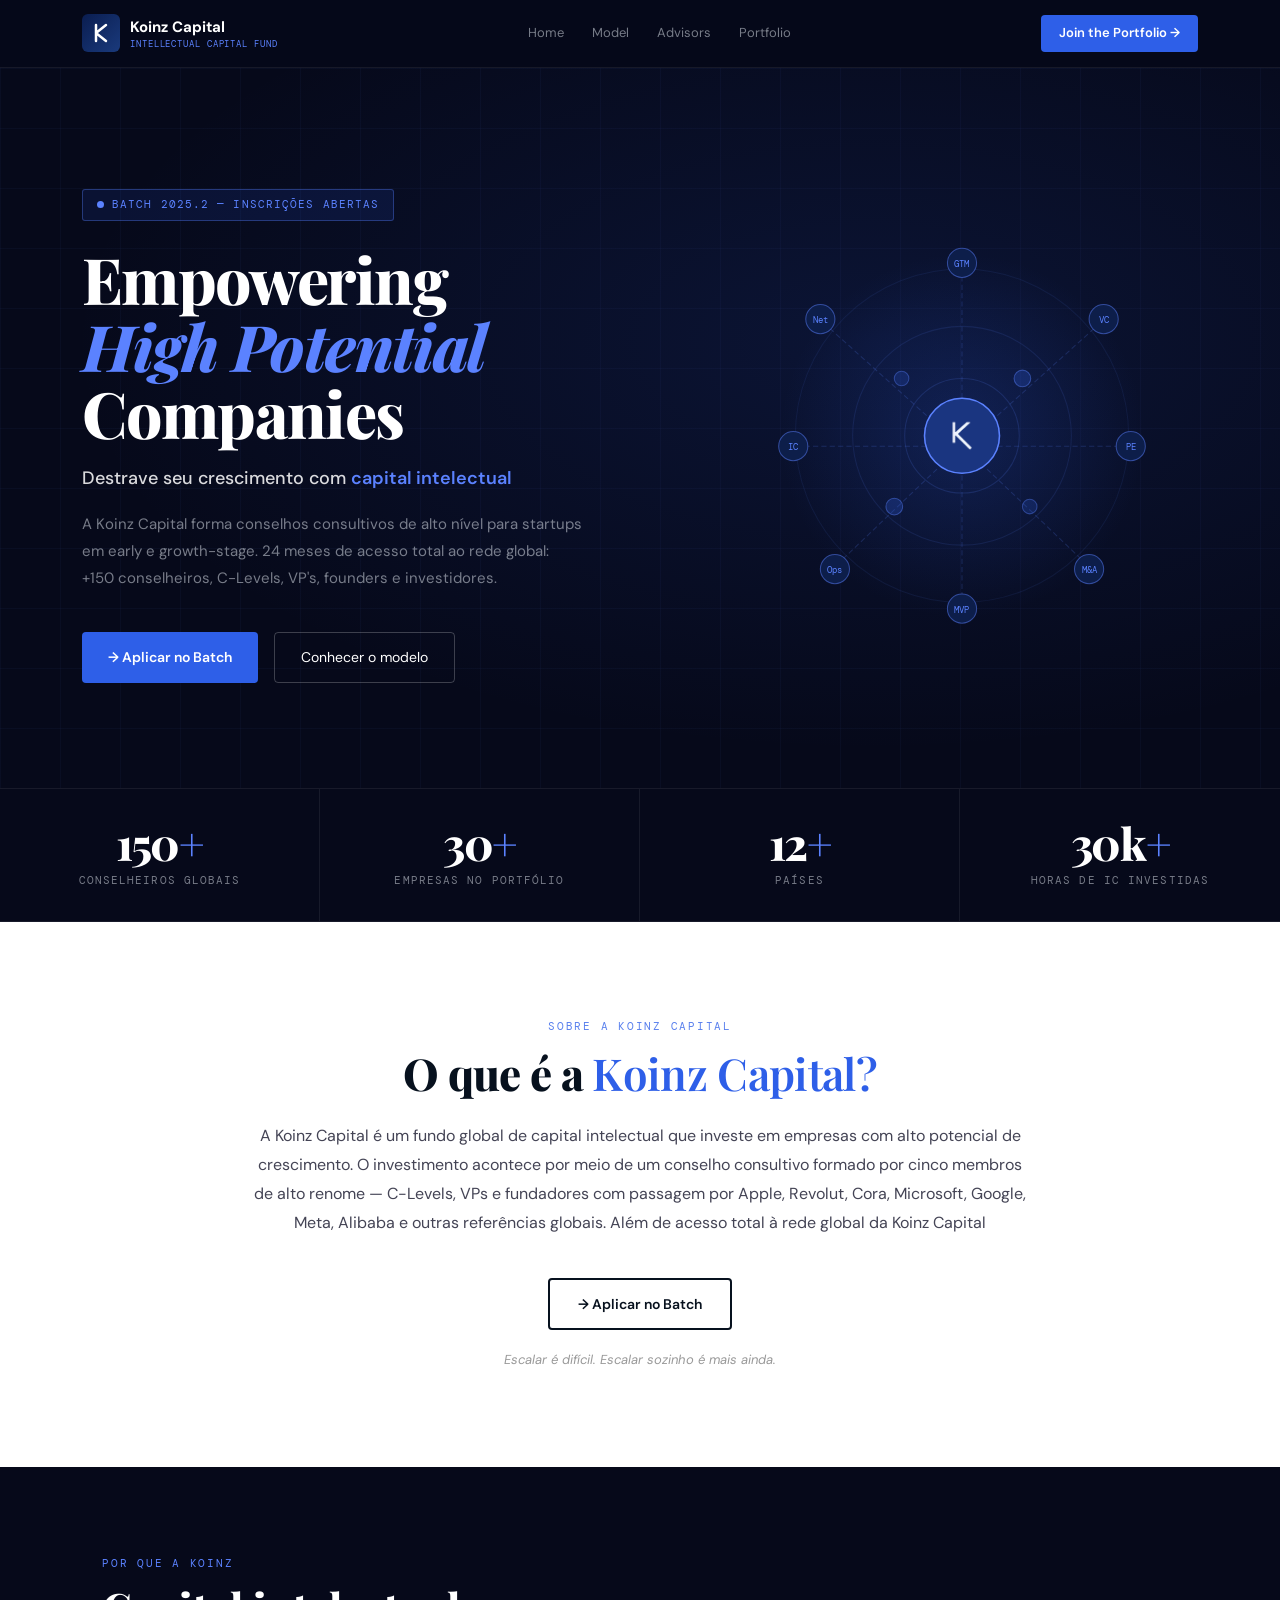
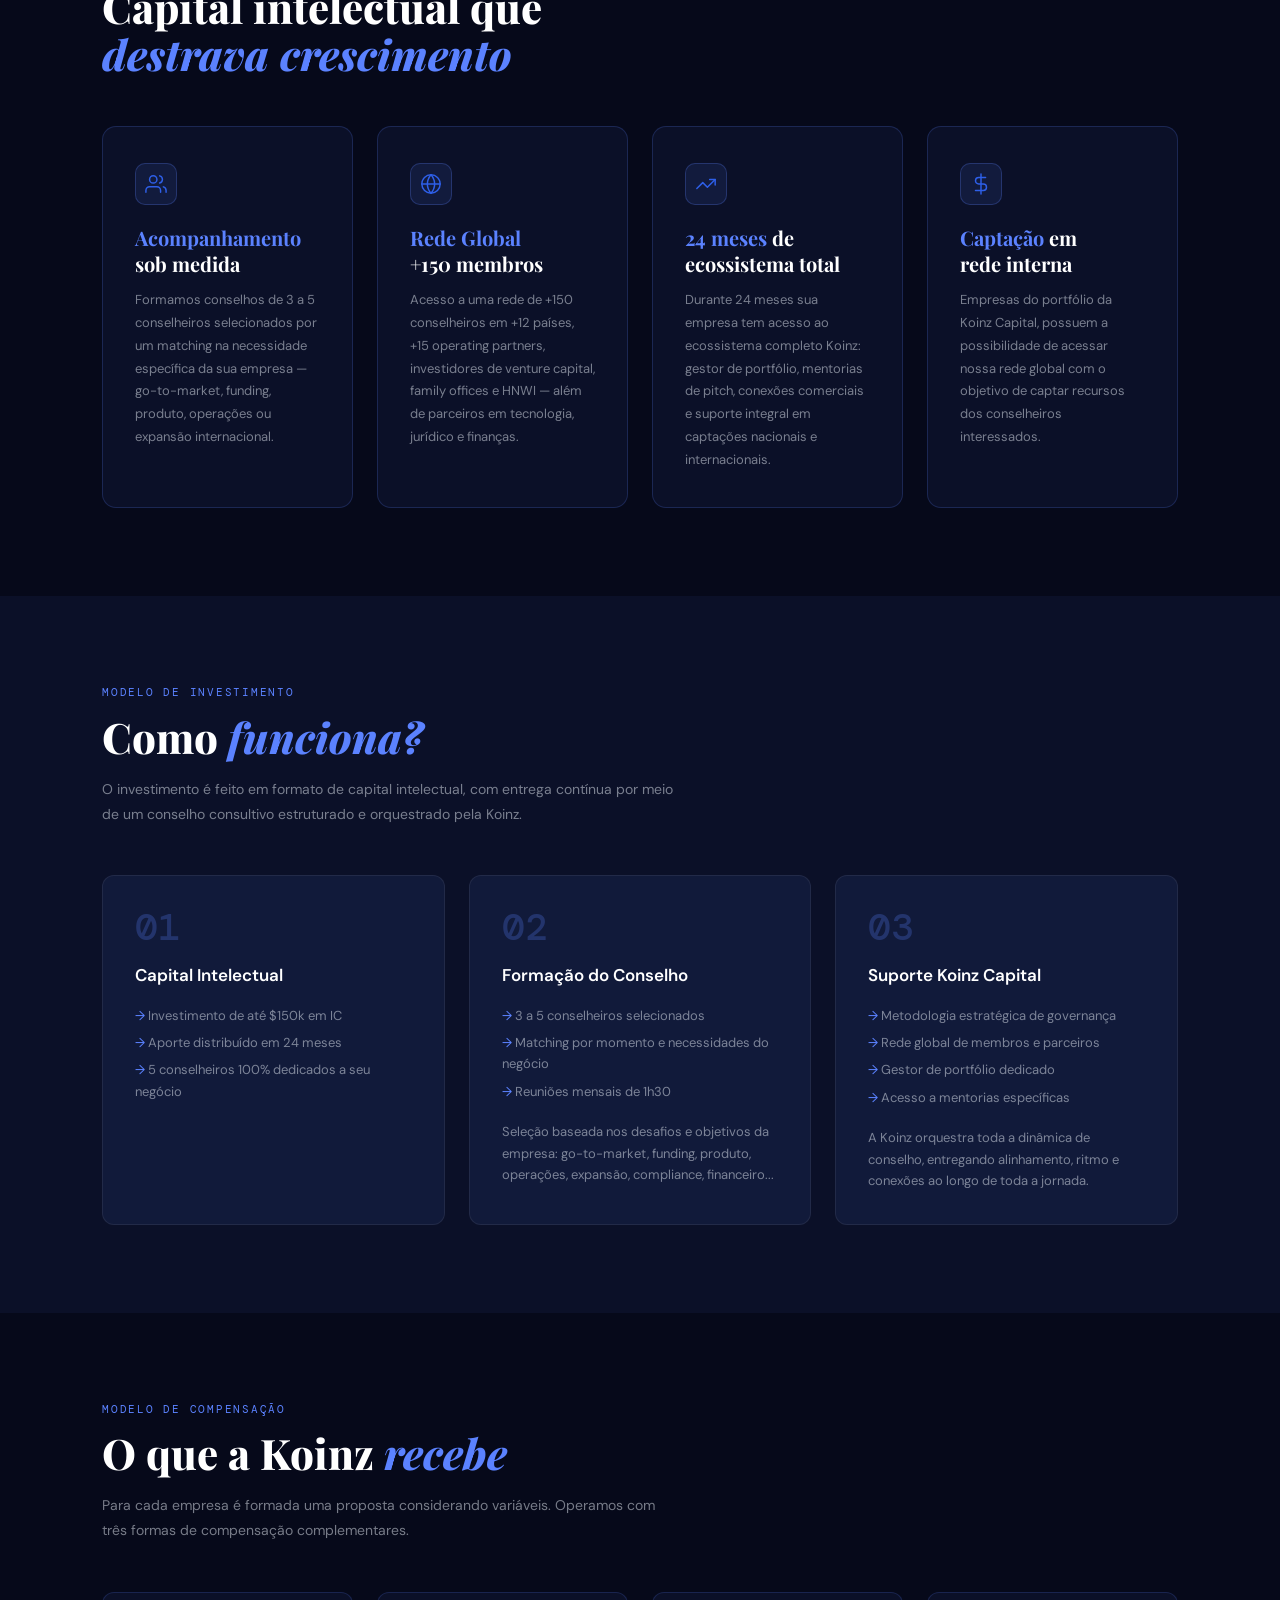
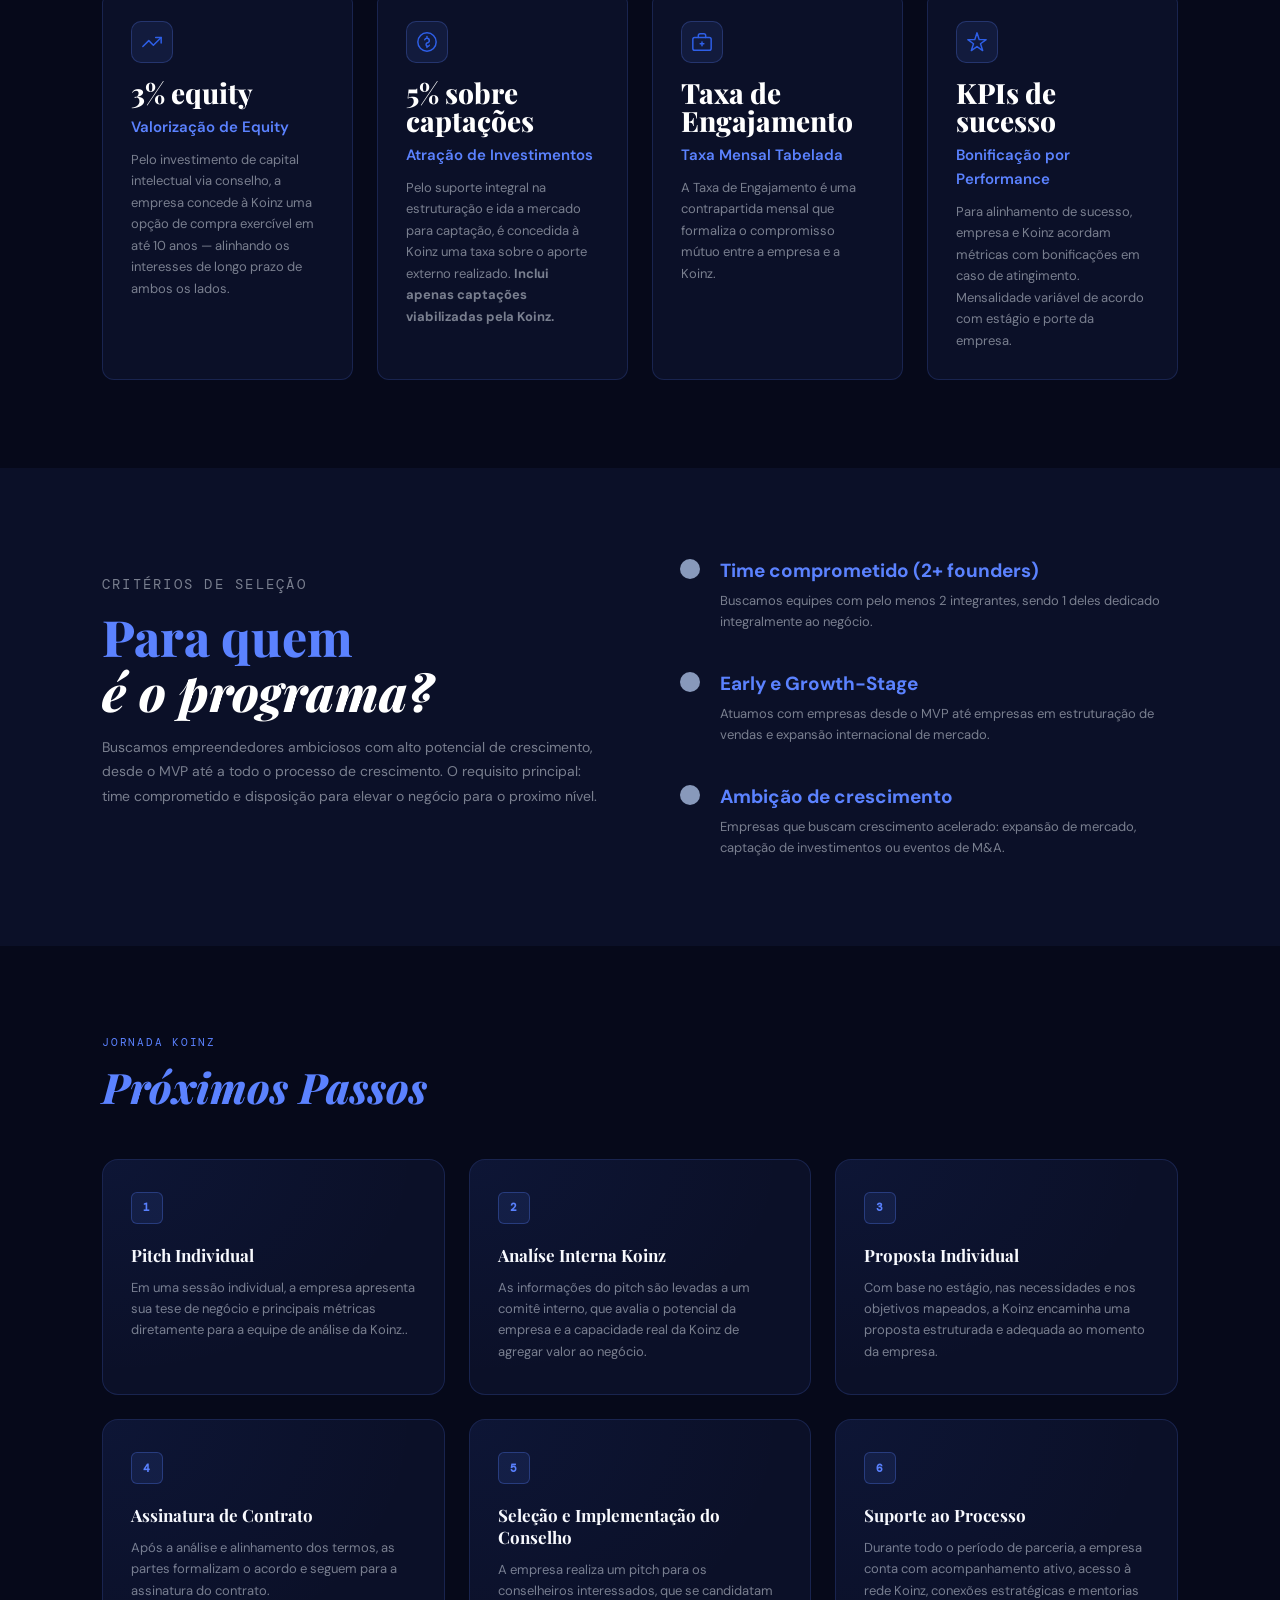
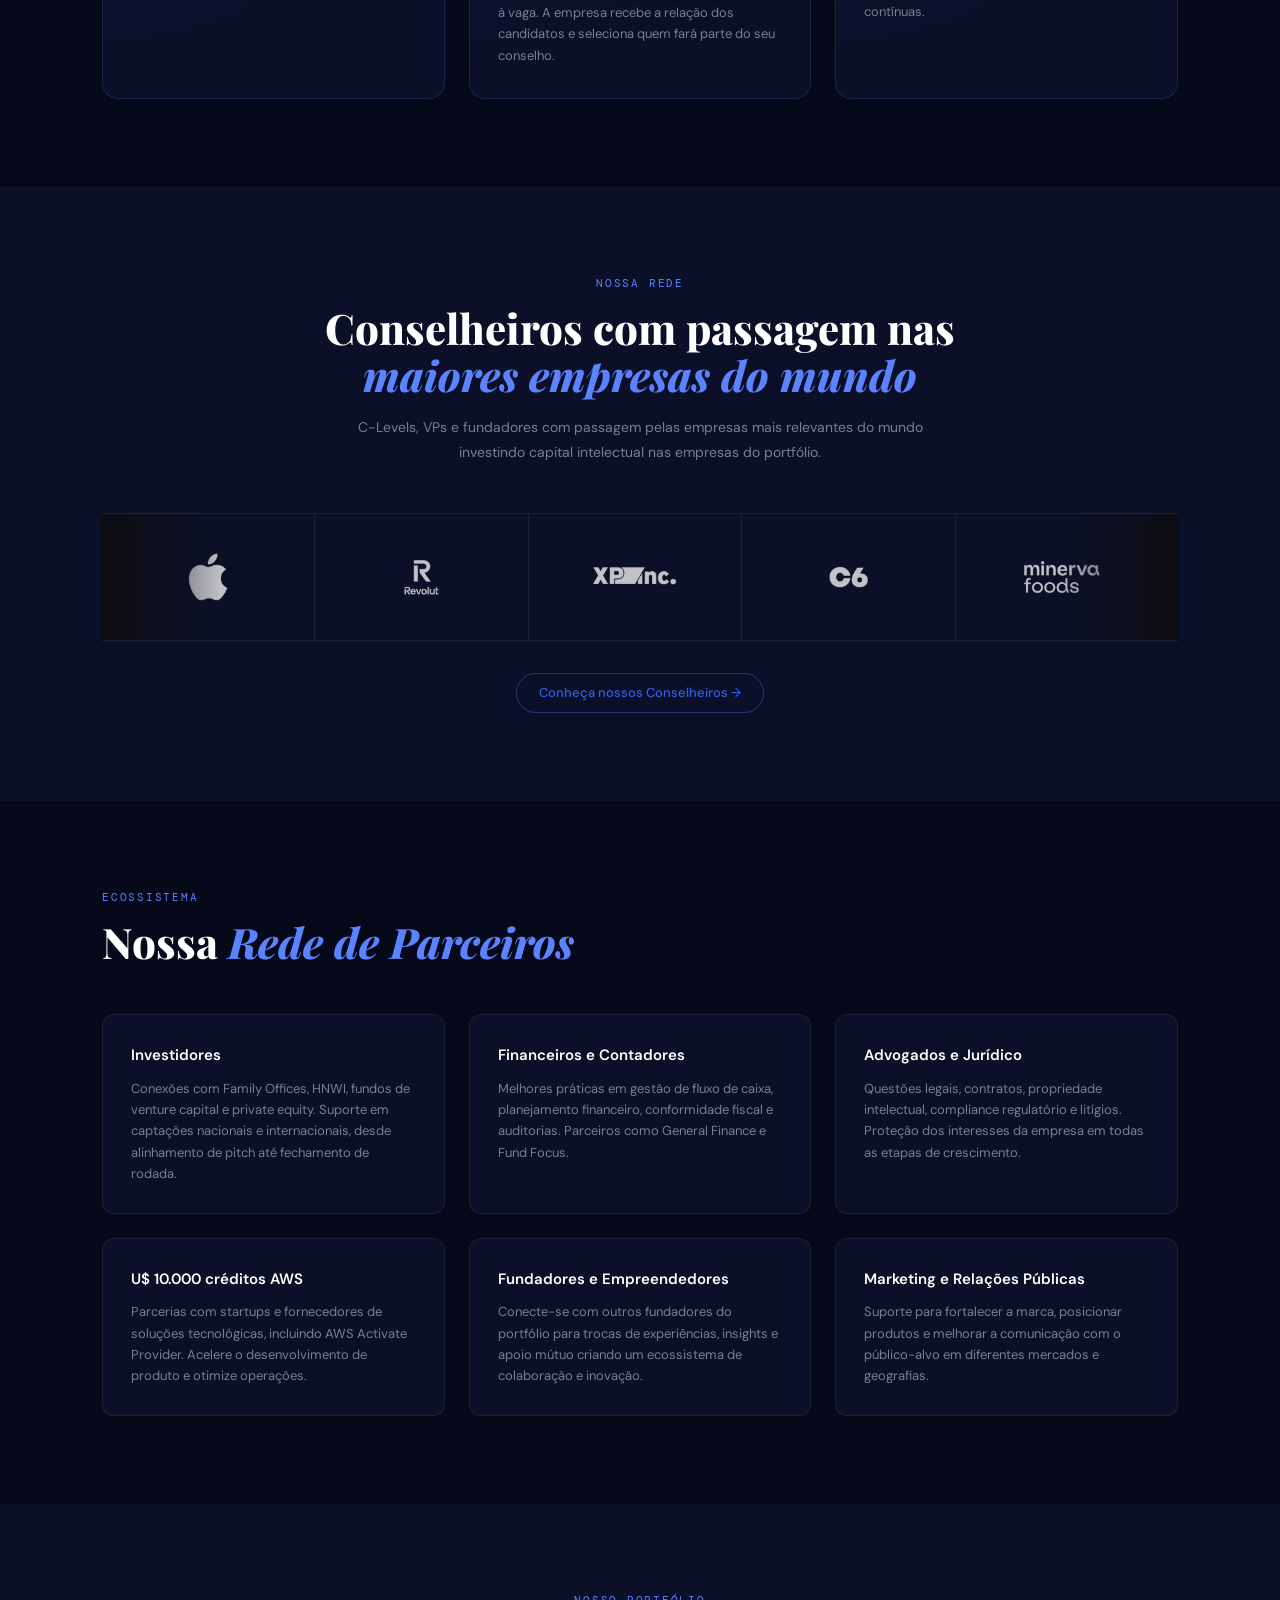
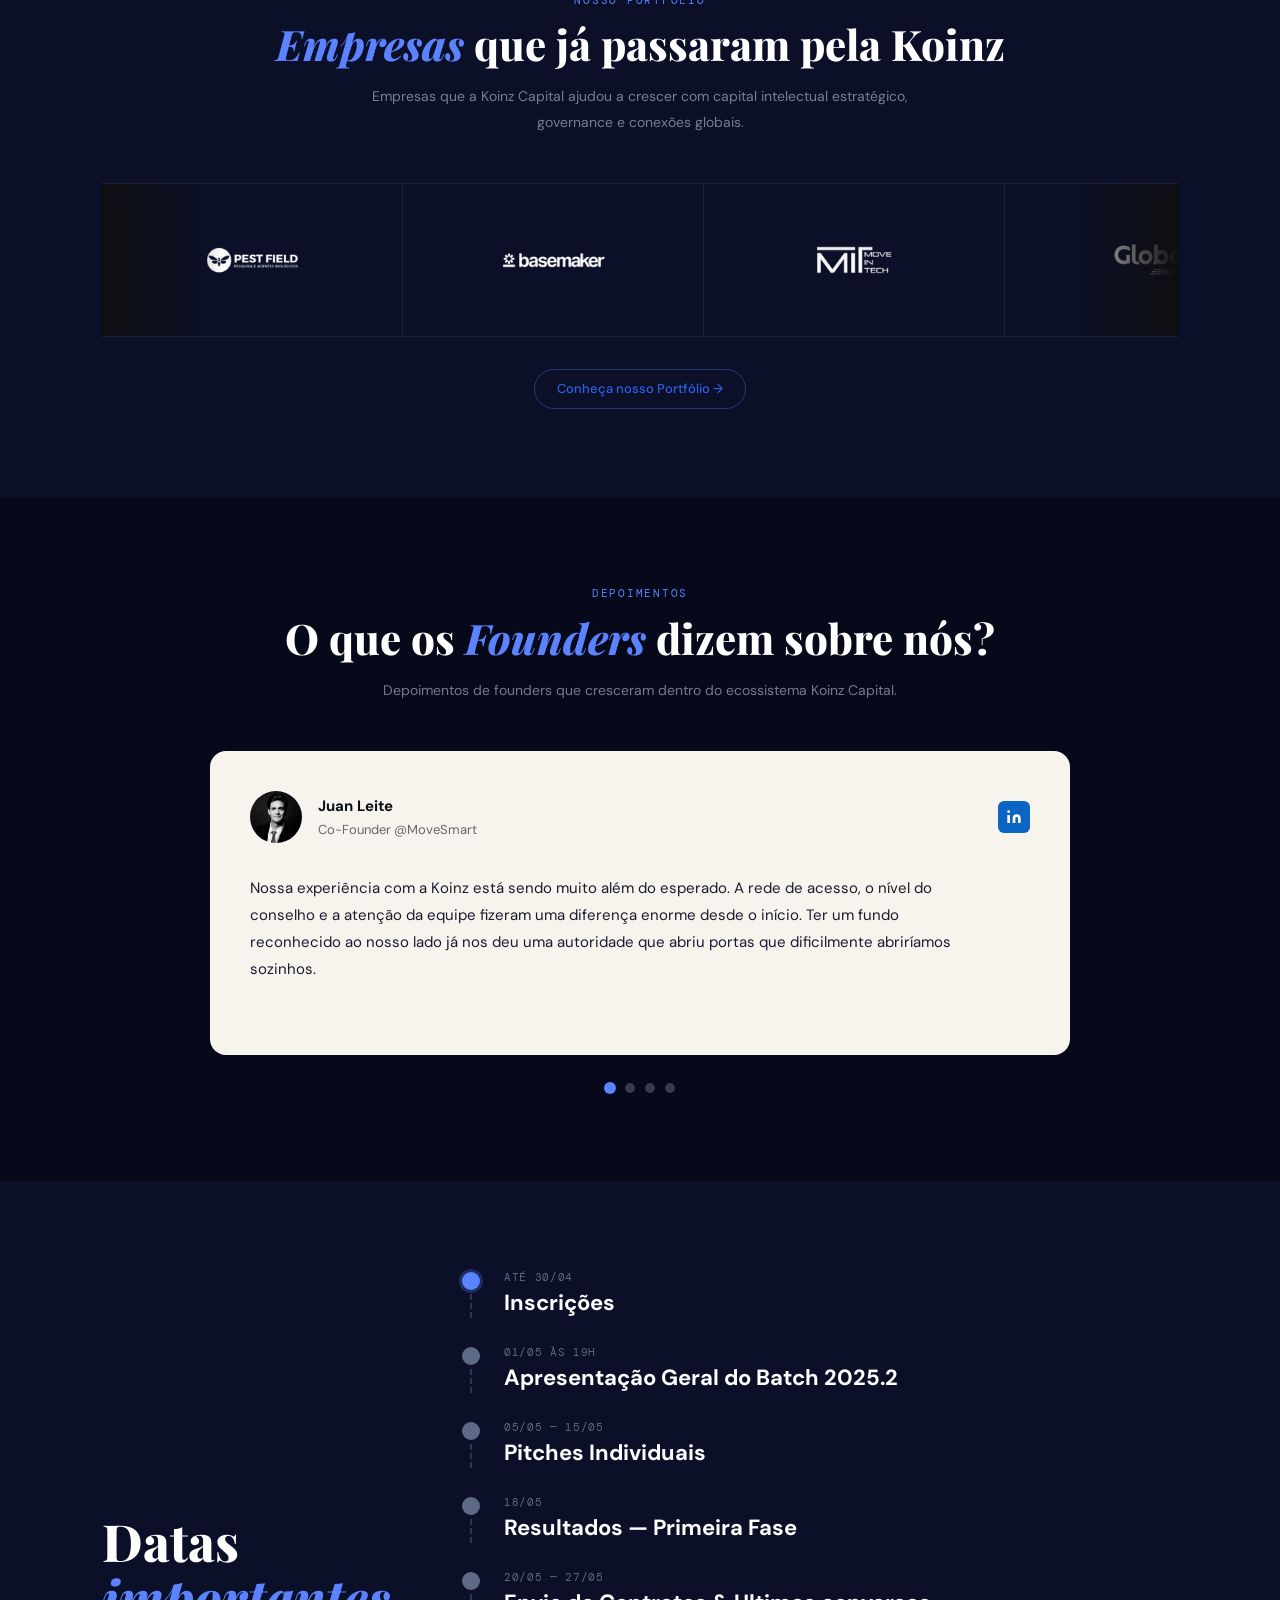
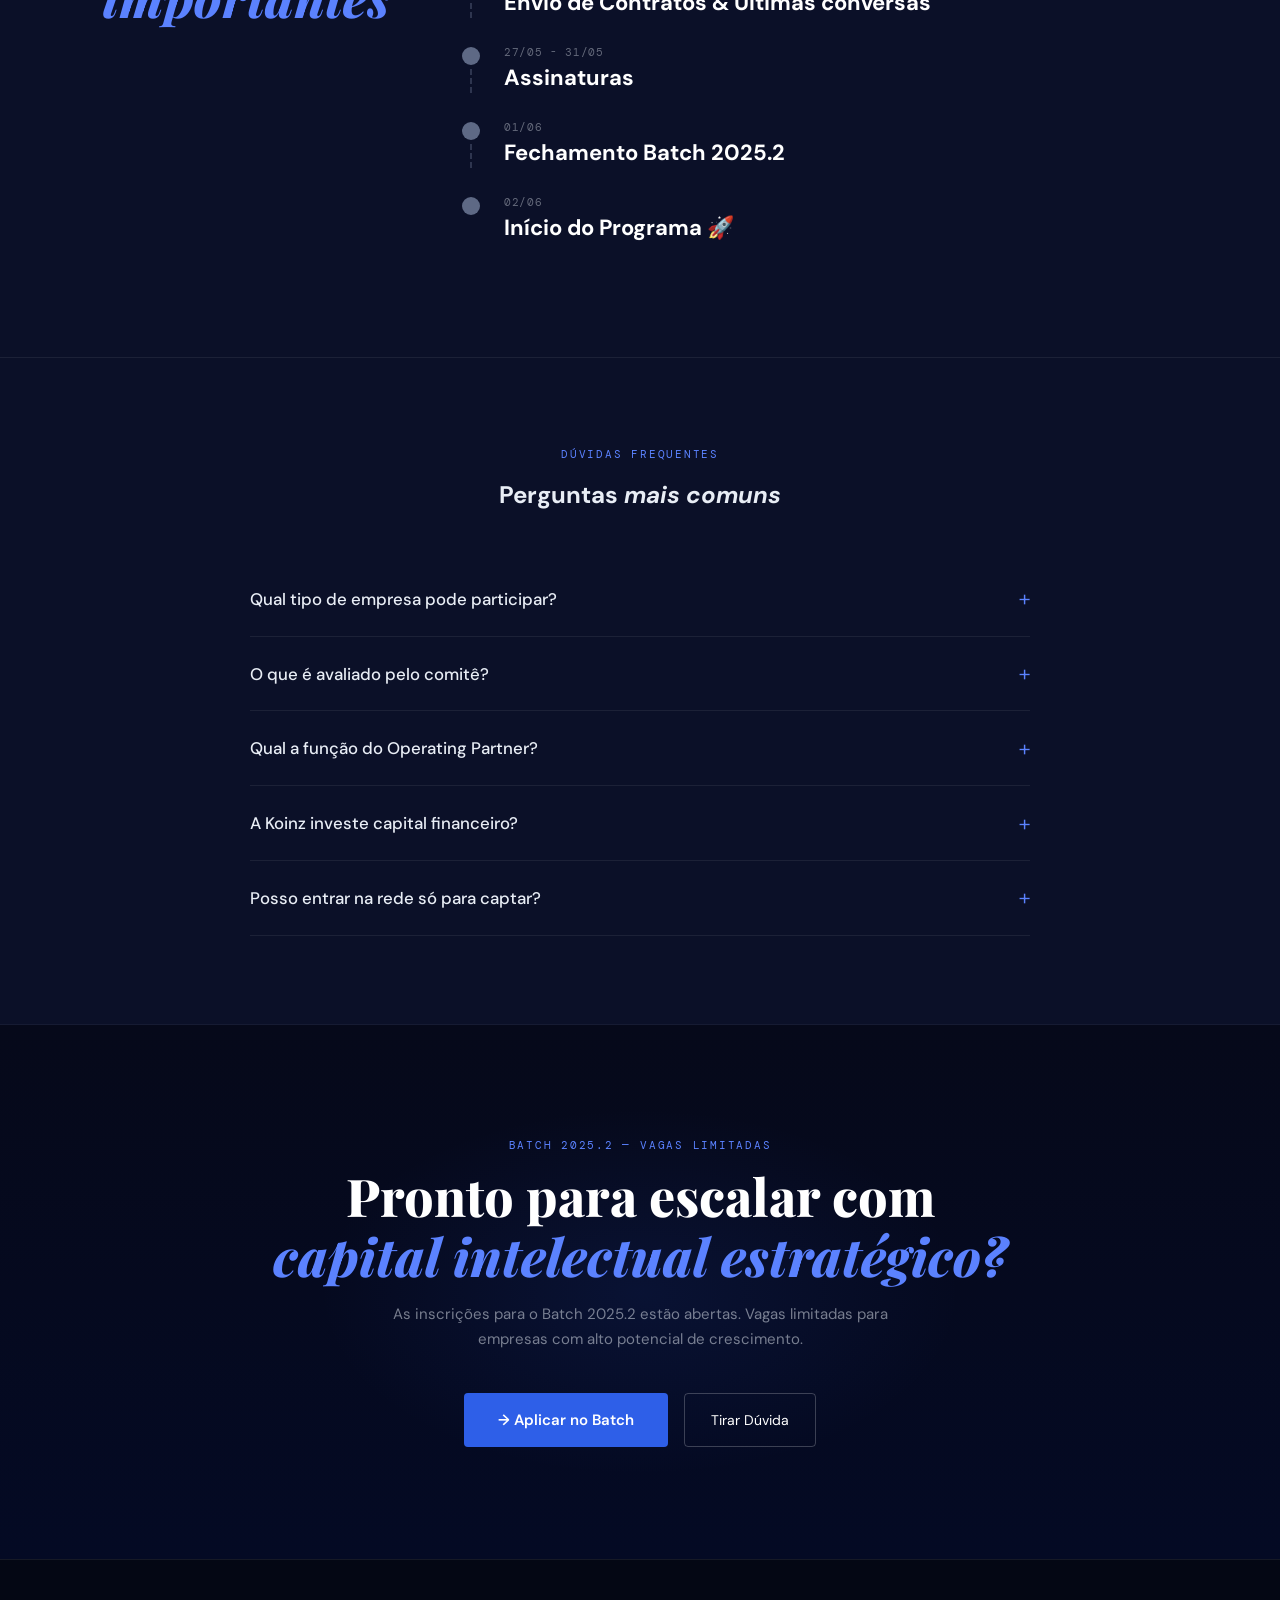
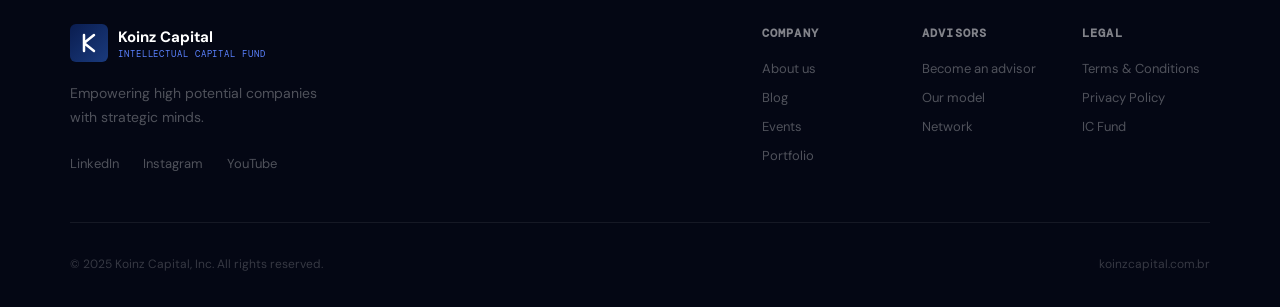
==== commit 05e1833b: "Update index.html" ====
--- a/index.html
+++ b/index.html
@@ -494,7 +494,7 @@
               <svg width="16" height="16" viewBox="0 0 24 24" fill="currentColor"><path d="M16 8a6 6 0 0 1 6 6v7h-4v-7a2 2 0 0 0-2-2 2 2 0 0 0-2 2v7h-4v-7a6 6 0 0 1 6-6z"/><rect x="2" y="9" width="4" height="12"/><circle cx="4" cy="4" r="2"/></svg>
             </a>
           </div>
-          <p class="t-text">Encerro meu ciclo na residência com equipe formada, protótipo funcional e arquitetura técnica definida, fruto de uma colaboração profunda com o time e o advisory board da Koinz. Tive papel ativo nas decisões estratégicas de tecnologia para estruturar minha tese de IA. O programa foi o acelerador definitivo para transformar uma ideia inicial em uma tese madura e pronta para o mercado.</p>
+          <p class="t-text">Nossa experiência com a Koinz está sendo muito além do esperado. A rede de acesso, o nível do conselho e a atenção da equipe fizeram uma diferença enorme desde o início. Ter um fundo reconhecido ao nosso lado já nos deu uma autoridade que abriu portas que dificilmente abriríamos sozinhos.</p>
         </div>
 
         <div class="testimonial-card" data-index="1">
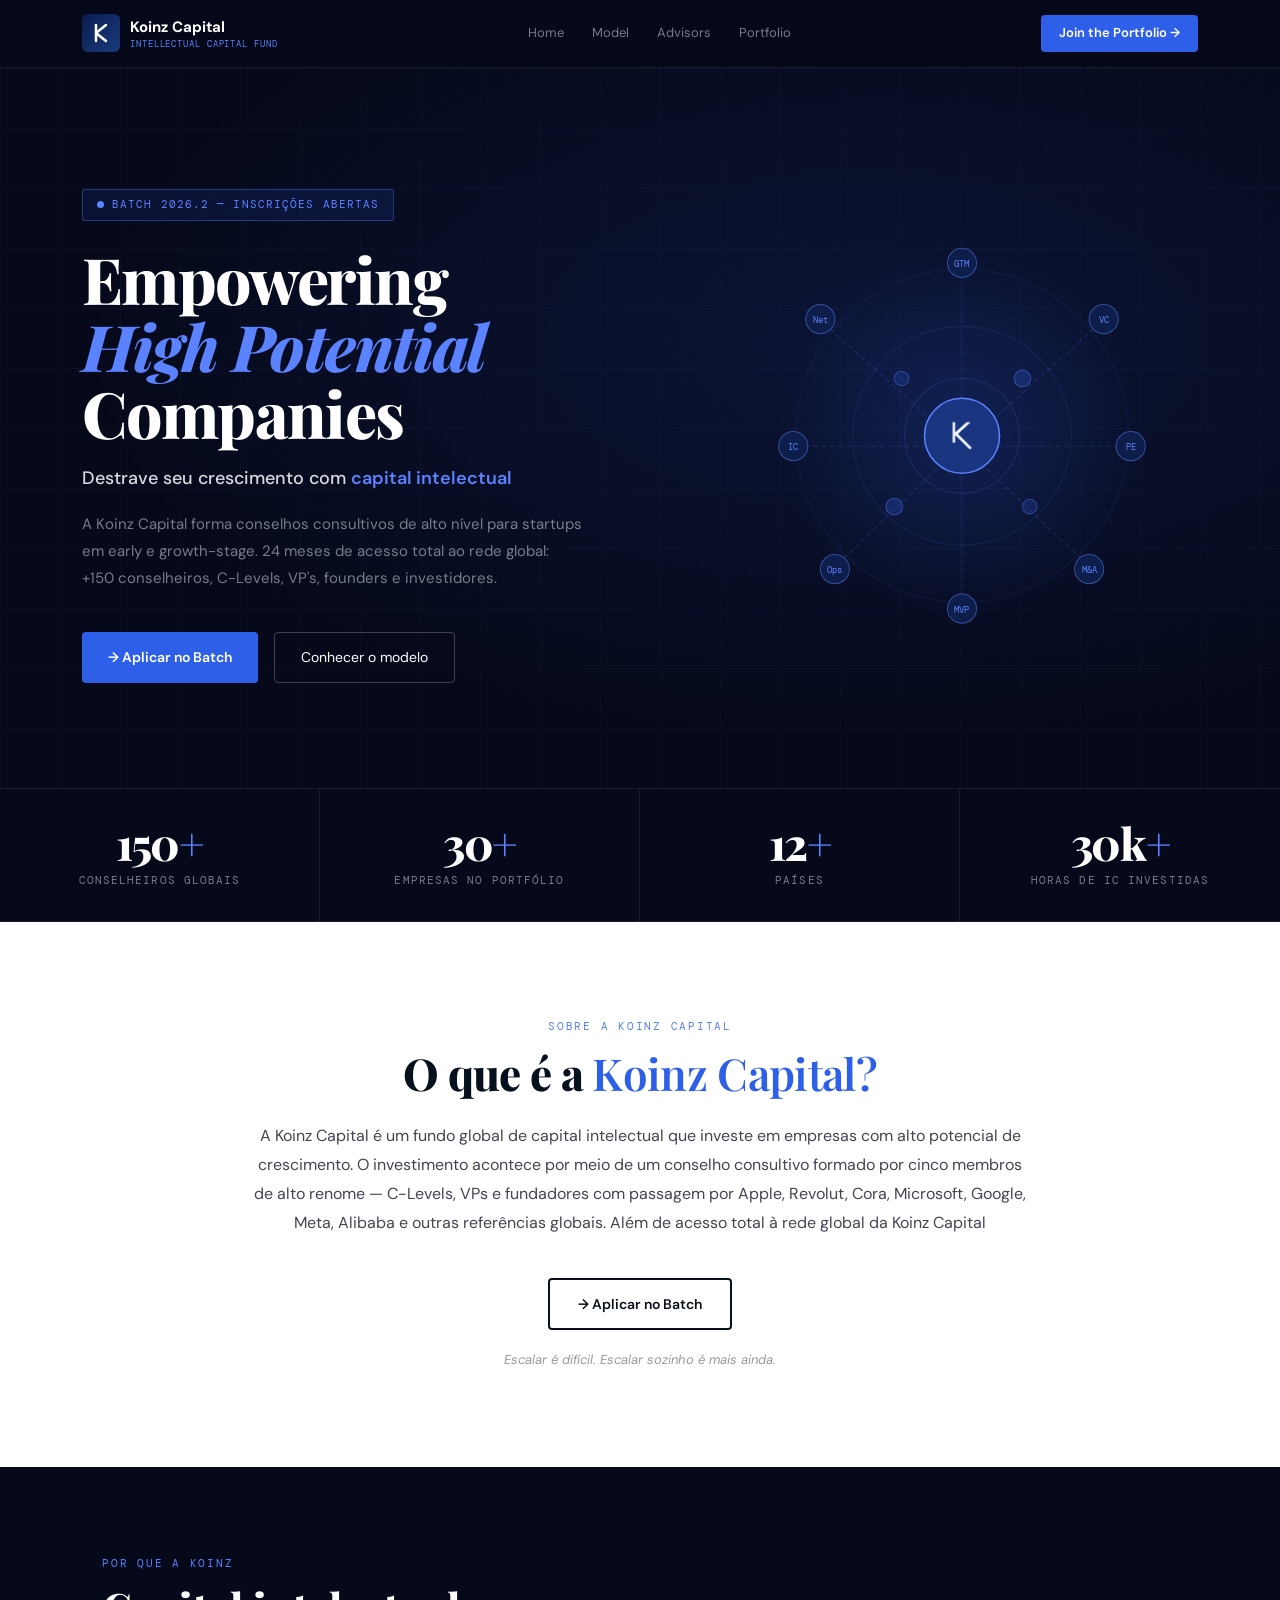
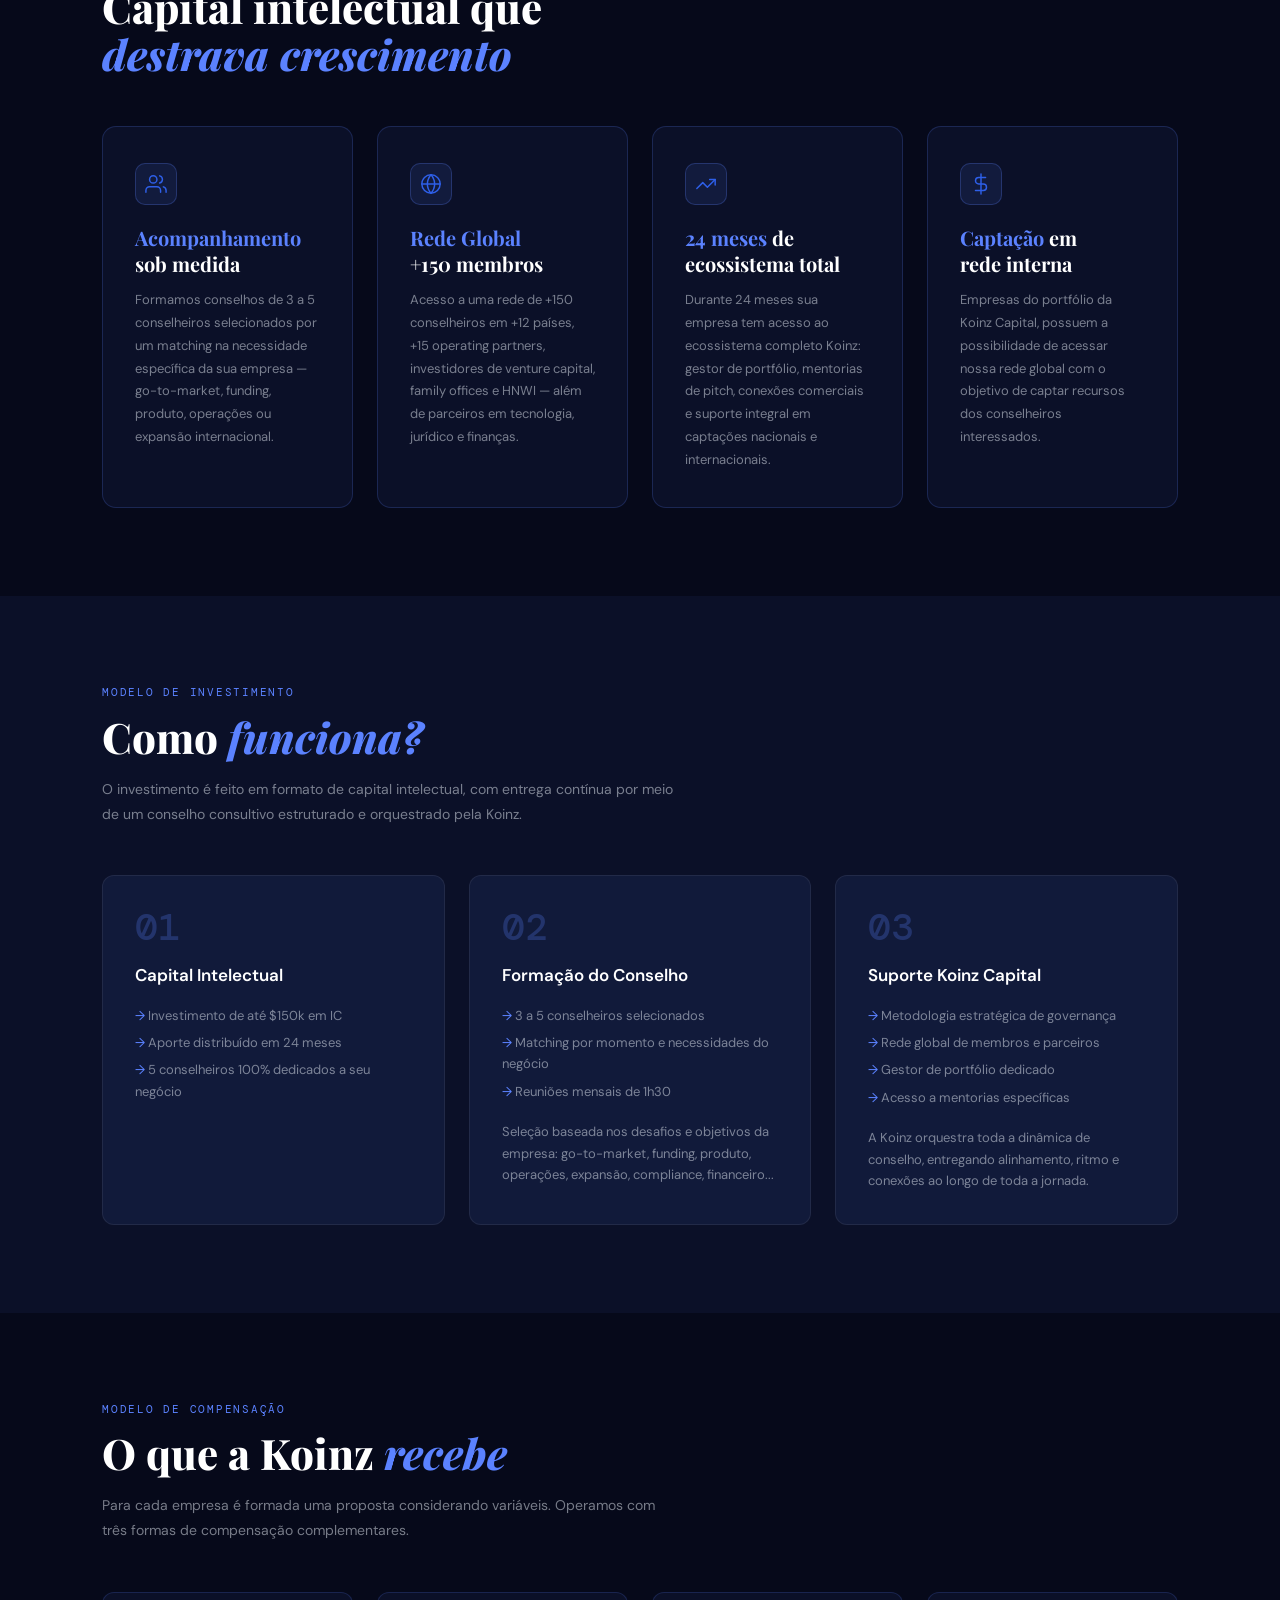
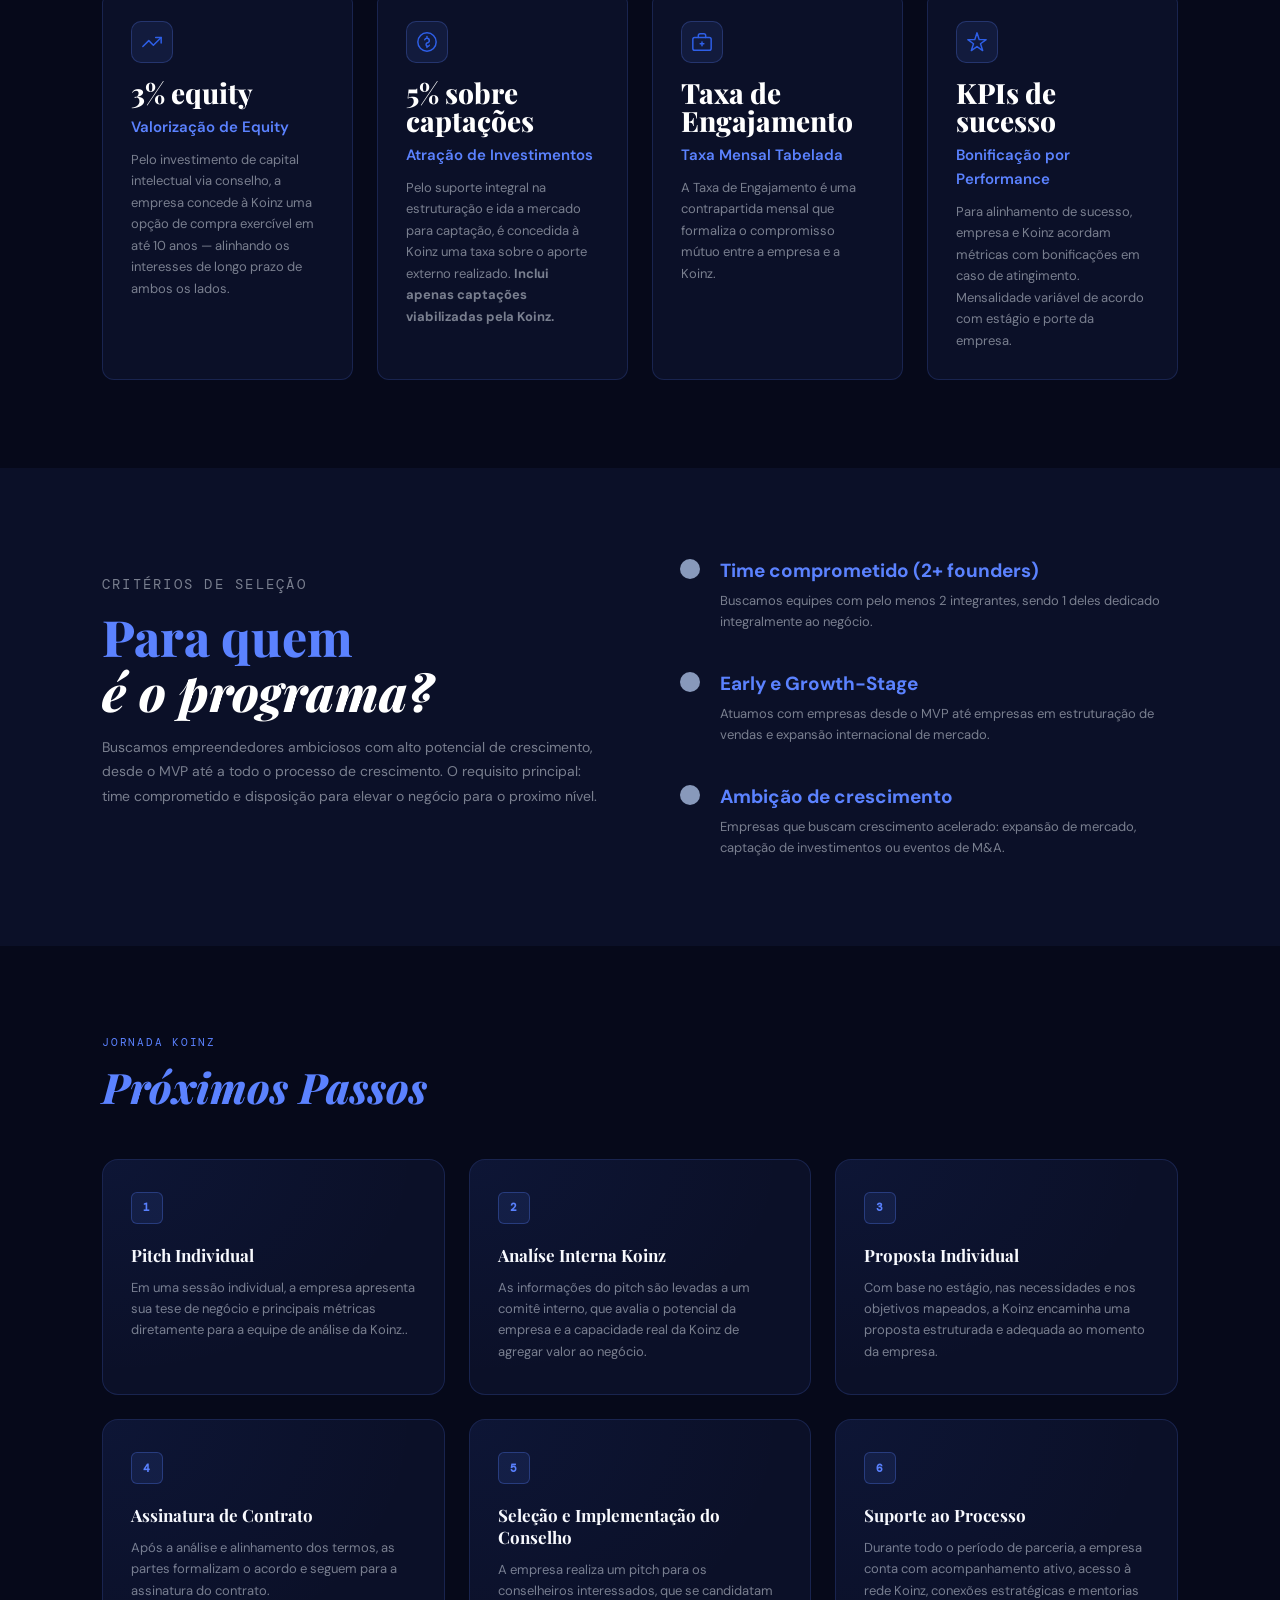
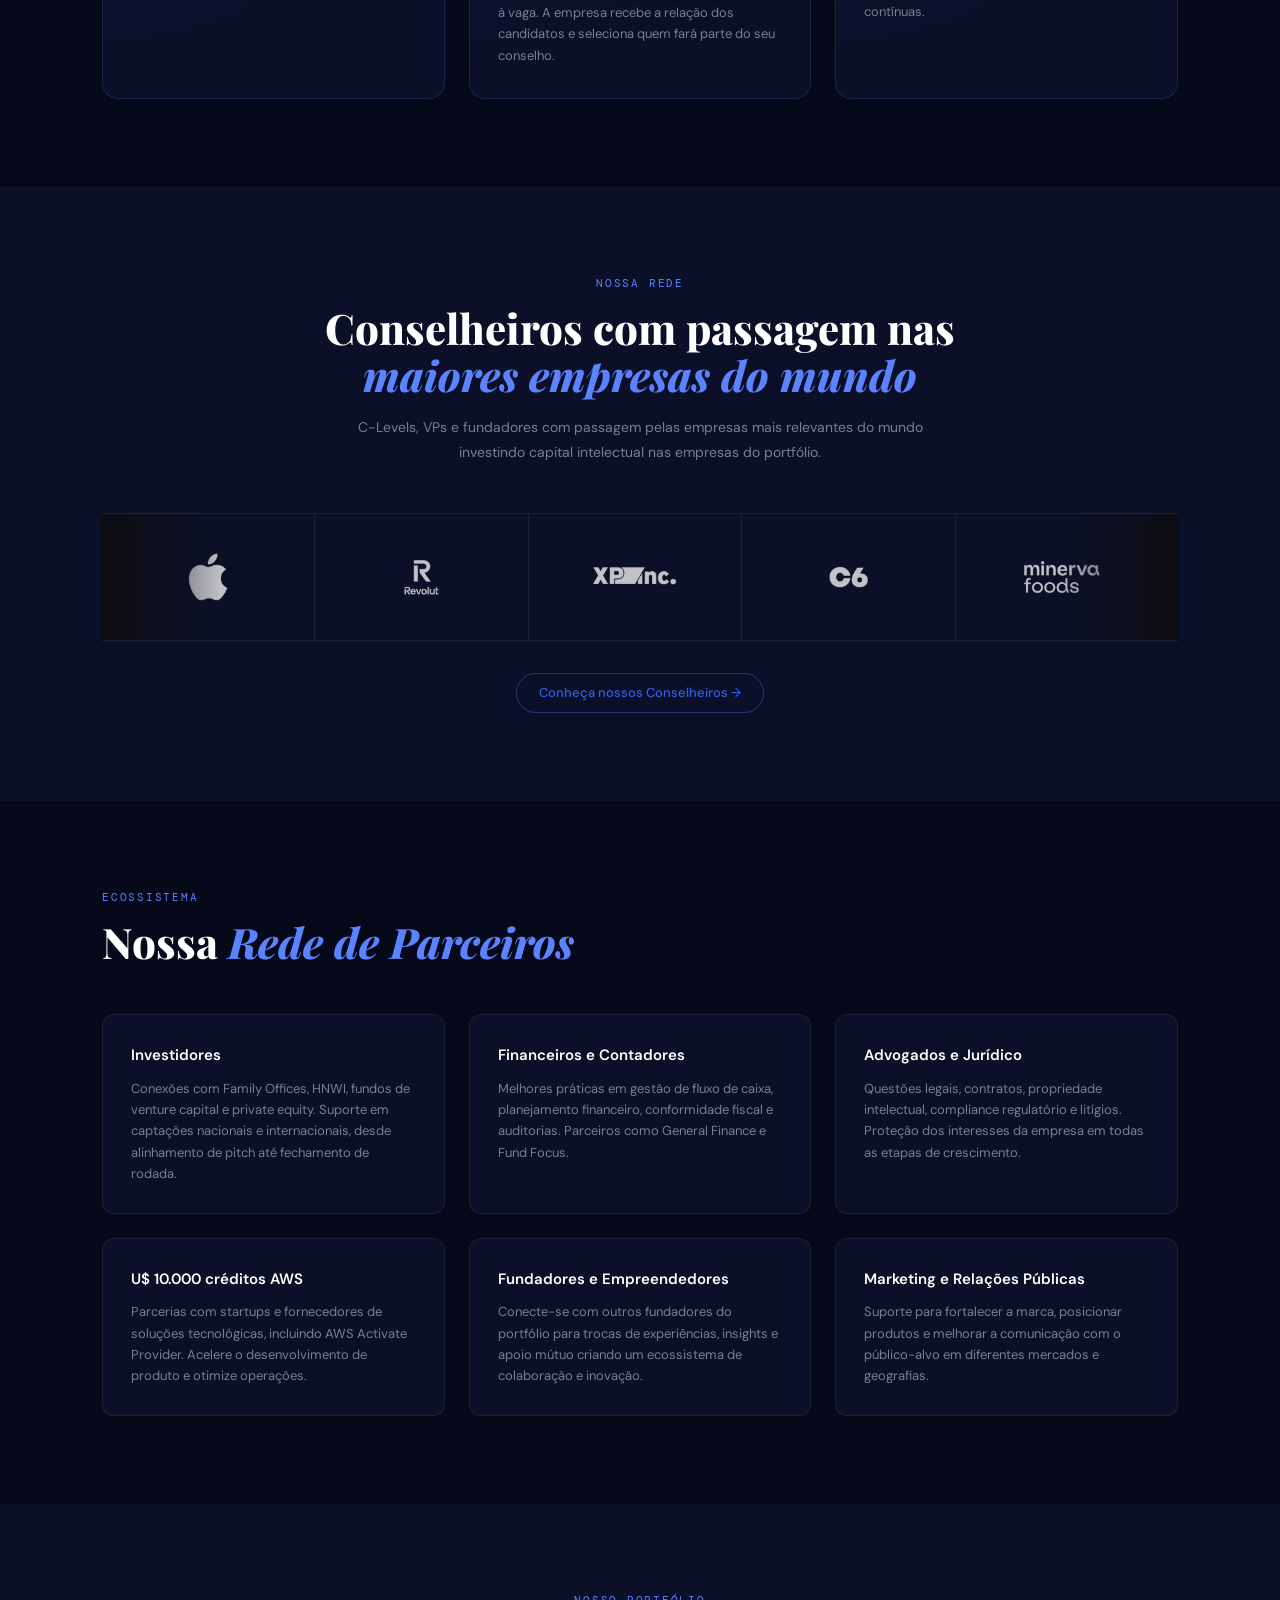
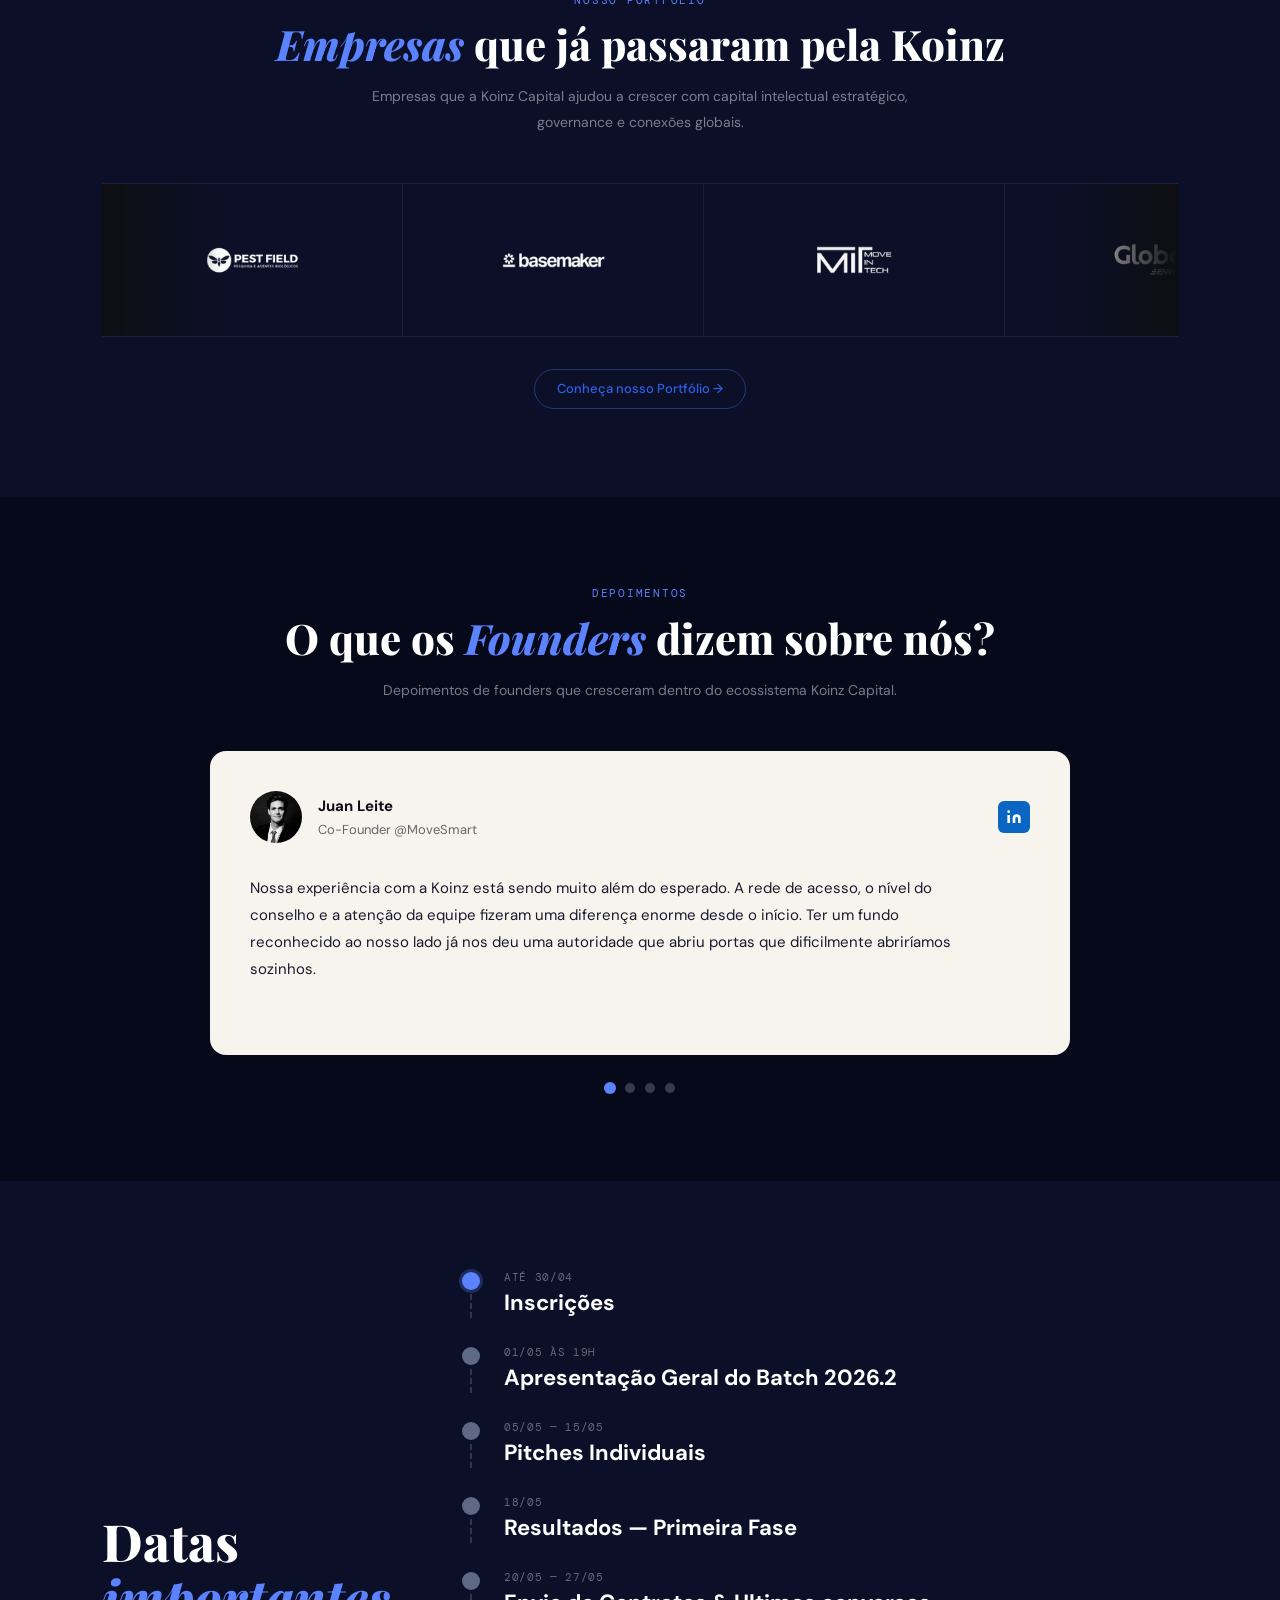
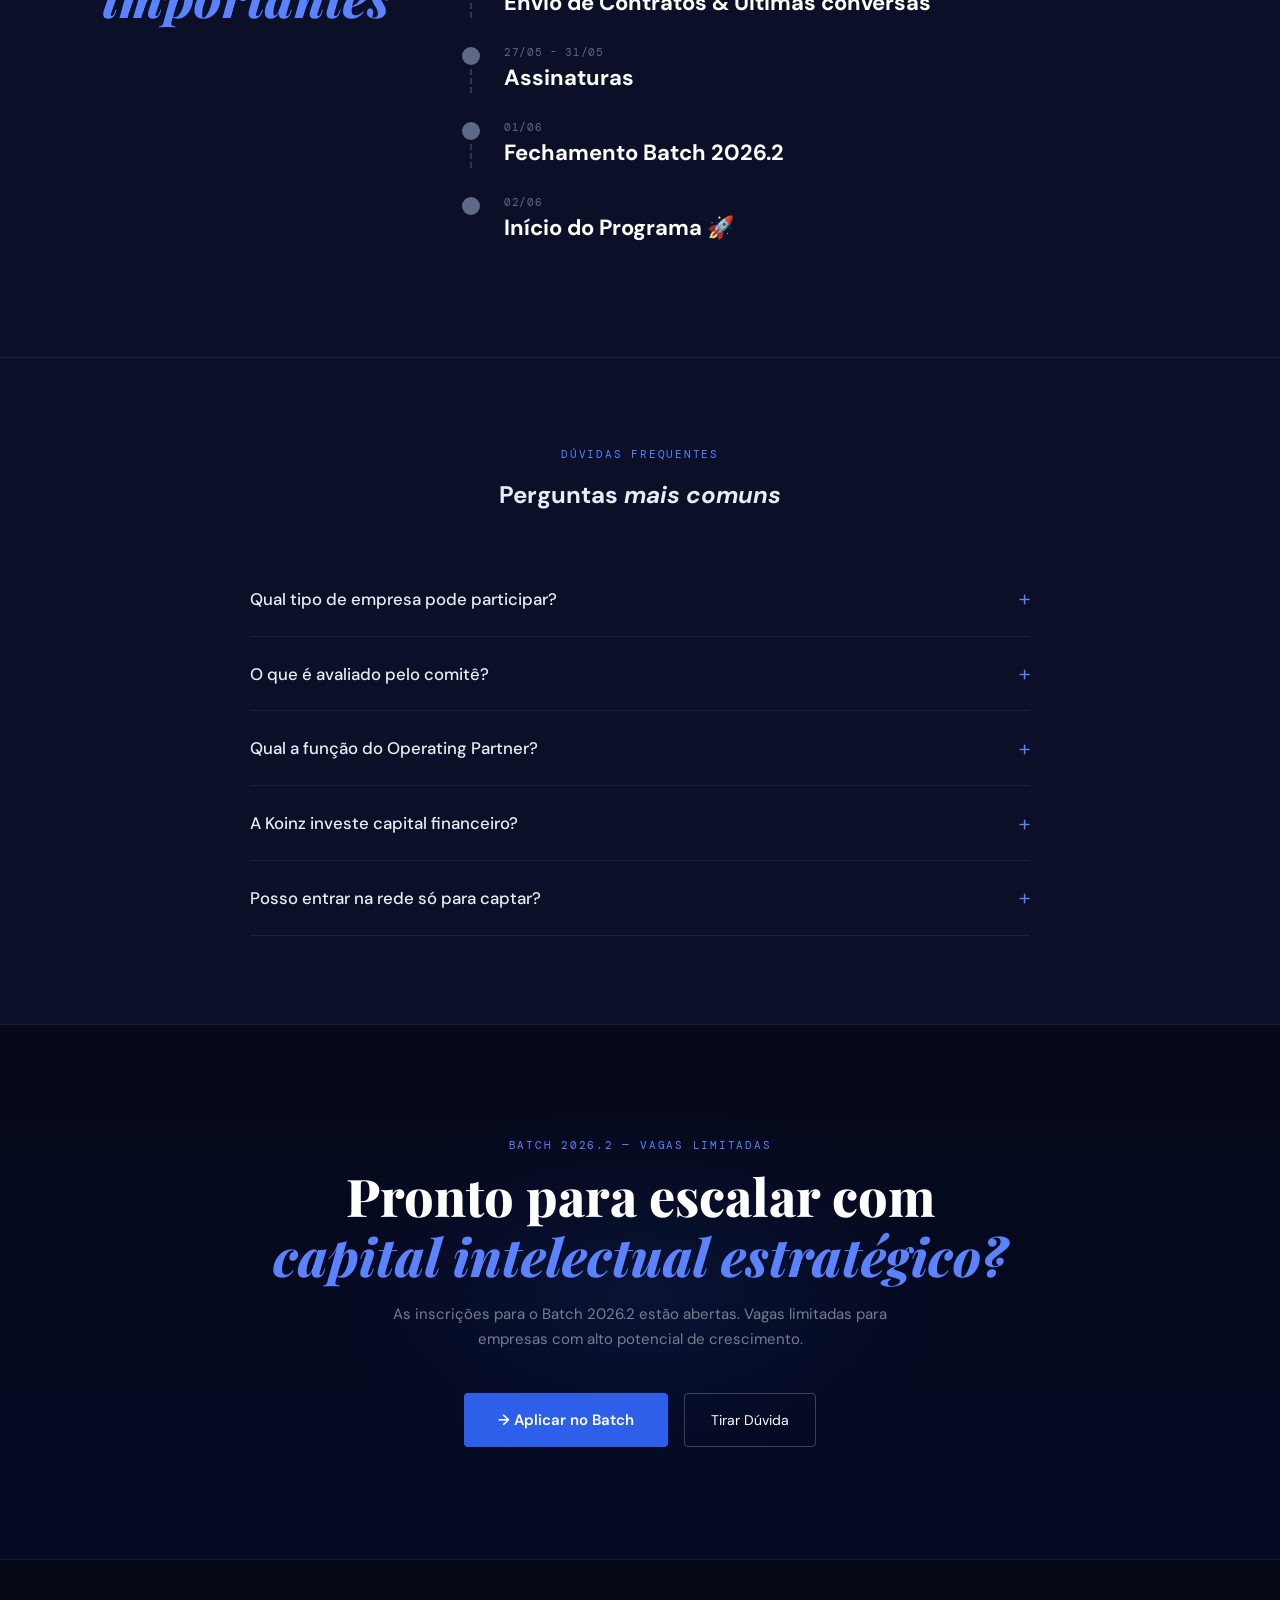
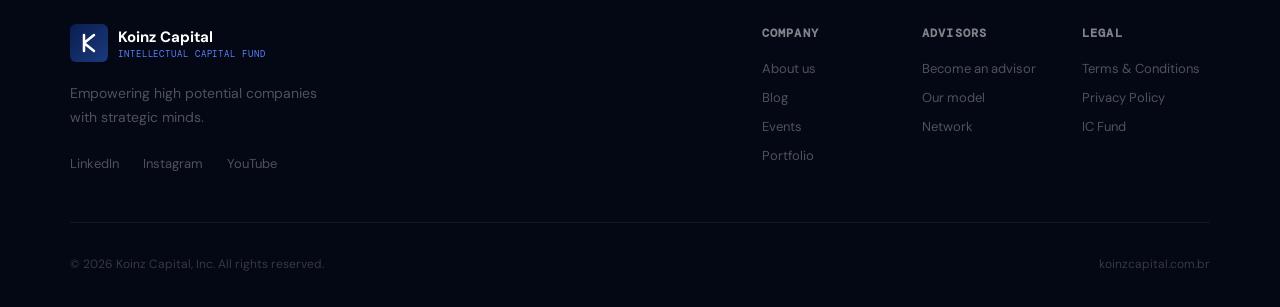
==== commit 28cca768: "Update year" ====
--- a/index.html
+++ b/index.html
@@ -3,7 +3,7 @@
 <head>
   <meta charset="UTF-8" />
   <meta name="viewport" content="width=device-width, initial-scale=1.0" />
-  <title>Koinz Capital — Batch 2025.2</title>
+  <title>Koinz Capital — Batch 2026.2</title>
   <link rel="preconnect" href="https://fonts.googleapis.com" />
   <link rel="preconnect" href="https://fonts.gstatic.com" crossorigin />
   <link href="https://fonts.googleapis.com/css2?family=Playfair+Display:ital,wght@0,700;0,800;1,700;1,800&family=DM+Sans:wght@300;400;500;600&family=DM+Mono:wght@400;500&display=swap" rel="stylesheet" />
@@ -53,7 +53,7 @@
       <div class="hero-left reveal">
         <div class="batch-tag">
           <span class="pulse-dot"></span>
-          Batch 2025.2 — Inscrições Abertas
+          Batch 2026.2 — Inscrições Abertas
         </div>
         <h1>
           Empowering<br>
@@ -575,7 +575,7 @@
             </div>
             <div class="dtl-content">
               <div class="dtl-date">01/05 às 19h</div>
-              <div class="dtl-label">Apresentação Geral do Batch 2025.2</div>
+              <div class="dtl-label">Apresentação Geral do Batch 2026.2</div>
             </div>
           </div>
           <div class="dtl-item reveal reveal-delay">
@@ -625,7 +625,7 @@
             </div>
             <div class="dtl-content">
               <div class="dtl-date">01/06</div>
-              <div class="dtl-label">Fechamento Batch 2025.2</div>
+              <div class="dtl-label">Fechamento Batch 2026.2</div>
             </div>
           </div>
           <div class="dtl-item reveal">
@@ -709,9 +709,9 @@
   <section class="final-cta" id="apply">
     <div class="cta-glow"></div>
     <div class="container text-center reveal">
-      <p class="eyebrow">Batch 2025.2 — Vagas Limitadas</p>
+      <p class="eyebrow">Batch 2026.2 — Vagas Limitadas</p>
       <h2 class="cta-title">Pronto para escalar com<br><em>capital intelectual estratégico?</em></h2>
-      <p class="cta-desc">As inscrições para o Batch 2025.2 estão abertas. Vagas limitadas para empresas com alto potencial de crescimento.</p>
+      <p class="cta-desc">As inscrições para o Batch 2026.2 estão abertas. Vagas limitadas para empresas com alto potencial de crescimento.</p>
       <div class="cta-btns">
         <a href="apply.html" class="btn-primary btn-large">→ Aplicar no Batch</a>
         <a href="https://wa.me/5531971727068" class="btn-ghost">Tirar Dúvida</a>
@@ -764,7 +764,7 @@
       </div>
     </div>
     <div class="footer-bottom">
-      <span>© 2025 Koinz Capital, Inc. All rights reserved.</span>
+      <span>© 2026 Koinz Capital, Inc. All rights reserved.</span>
       <span>koinzcapital.com.br</span>
     </div>
   </footer>
